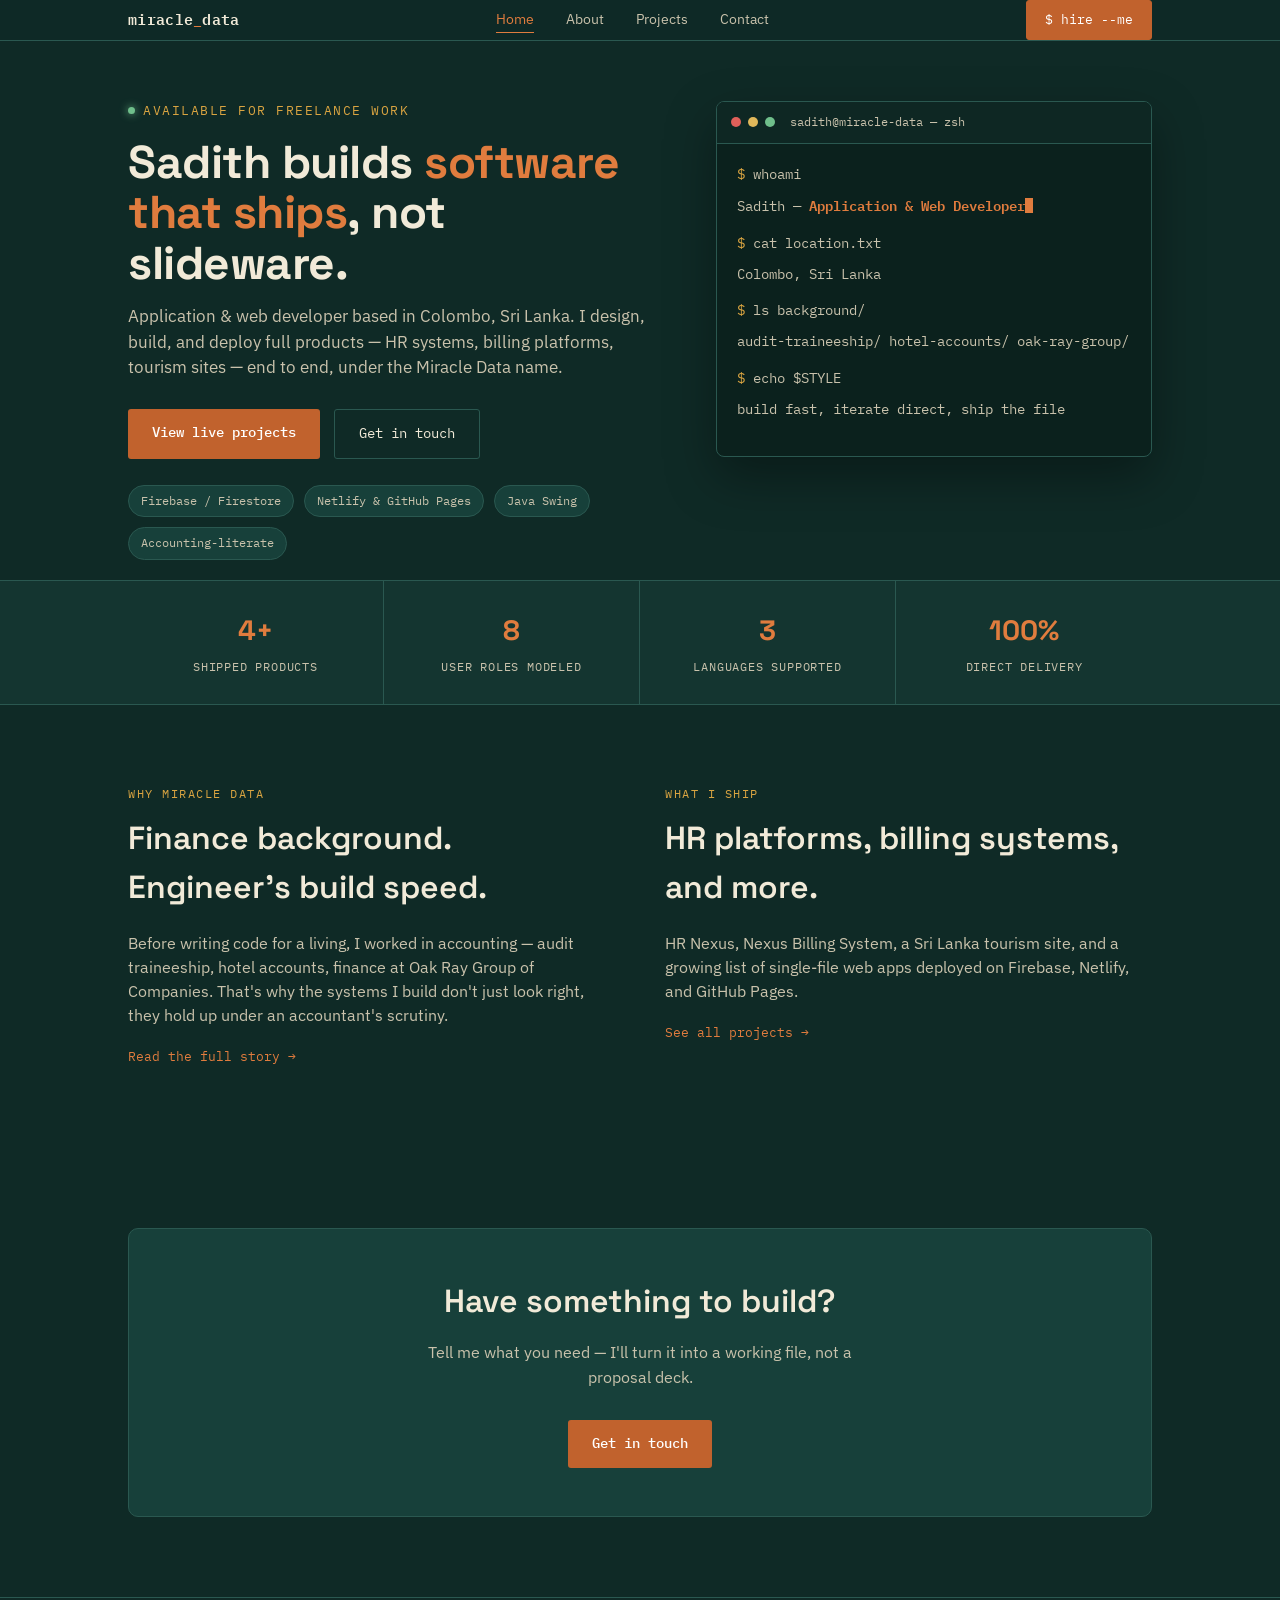
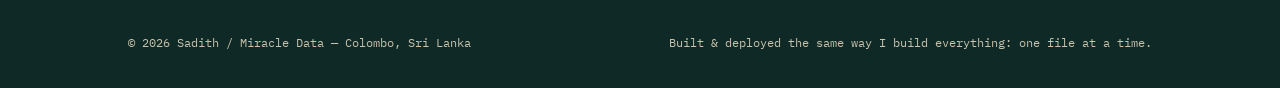
==== index.html @ 5a54d40b "Add files via upload" ====
<!DOCTYPE html>
<html lang="en">
<head>
<meta charset="UTF-8">
<meta name="viewport" content="width=device-width, initial-scale=1.0">
<title>Sadith — Application &amp; Web Developer | Miracle Data</title>
<link rel="preconnect" href="https://fonts.googleapis.com">
<link href="https://fonts.googleapis.com/css2?family=Space+Grotesk:wght@400;500;600;700&family=IBM+Plex+Sans:wght@400;500;600&family=IBM+Plex+Mono:wght@400;500;600&display=swap" rel="stylesheet">
<link rel="stylesheet" href="style.css">
</head>
<body>

<header>
  <nav class="wrap">
    <a href="index.html" class="logo">miracle<span>_</span>data</a>
    <ul>
      <li><a href="index.html" class="active">Home</a></li>
      <li><a href="about.html">About</a></li>
      <li><a href="projects.html">Projects</a></li>
      <li><a href="contact.html">Contact</a></li>
    </ul>
    <a href="contact.html" class="nav-cta">$ hire --me</a>
  </nav>
</header>

<section class="page-hero">
  <div class="wrap hero-grid">
    <div>
      <div class="eyebrow">Available for freelance work</div>
      <h1>Sadith builds <span class="accent">software that ships</span>, not slideware.</h1>
      <p class="hero-sub">Application &amp; web developer based in Colombo, Sri Lanka. I design, build, and deploy full products — HR systems, billing platforms, tourism sites — end to end, under the Miracle Data name.</p>
      <div class="hero-actions">
        <a href="projects.html" class="btn-primary">View live projects</a>
        <a href="contact.html" class="btn-ghost">Get in touch</a>
      </div>
      <div class="quicktags" style="margin-top:26px;">
        <span class="tag">Firebase / Firestore</span>
        <span class="tag">Netlify &amp; GitHub Pages</span>
        <span class="tag">Java Swing</span>
        <span class="tag">Accounting-literate</span>
      </div>
    </div>

    <div class="terminal">
      <div class="term-bar">
        <div class="dot r"></div><div class="dot y"></div><div class="dot g"></div>
        <div class="term-title">sadith@miracle-data — zsh</div>
      </div>
      <div class="term-body">
        <div class="term-line"><span class="p">$</span> whoami</div>
        <div class="term-line out">Sadith — <span id="typed-role"></span><span class="caret"></span></div>
        <div class="term-line" style="margin-top:16px;"><span class="p">$</span> cat location.txt</div>
        <div class="term-line out">Colombo, Sri Lanka</div>
        <div class="term-line" style="margin-top:16px;"><span class="p">$</span> ls background/</div>
        <div class="term-line out">audit-traineeship/  hotel-accounts/  oak-ray-group/</div>
        <div class="term-line" style="margin-top:16px;"><span class="p">$</span> echo $STYLE</div>
        <div class="term-line out">build fast, iterate direct, ship the file</div>
      </div>
    </div>
  </div>
</section>

<div class="stats">
  <div class="wrap stats-grid">
    <div class="stat"><div class="num">4+</div><div class="label">Shipped Products</div></div>
    <div class="stat"><div class="num">8</div><div class="label">User Roles Modeled</div></div>
    <div class="stat"><div class="num">3</div><div class="label">Languages Supported</div></div>
    <div class="stat"><div class="num">100%</div><div class="label">Direct Delivery</div></div>
  </div>
</div>

<section>
  <div class="wrap about-grid">
    <div>
      <div class="section-eyebrow">Why Miracle Data</div>
      <h2 style="margin-bottom:18px;">Finance background. Engineer's build speed.</h2>
      <p>Before writing code for a living, I worked in accounting — audit traineeship, hotel accounts, finance at Oak Ray Group of Companies. That's why the systems I build don't just look right, they hold up under an accountant's scrutiny.</p>
      <a href="about.html" class="project-link">Read the full story →</a>
    </div>
    <div>
      <div class="section-eyebrow">What I ship</div>
      <h2 style="margin-bottom:18px;">HR platforms, billing systems, and more.</h2>
      <p>HR Nexus, Nexus Billing System, a Sri Lanka tourism site, and a growing list of single-file web apps deployed on Firebase, Netlify, and GitHub Pages.</p>
      <a href="projects.html" class="project-link">See all projects →</a>
    </div>
  </div>
</section>

<section>
  <div class="wrap">
    <div class="contact-box">
      <h2>Have something to build?</h2>
      <p>Tell me what you need — I'll turn it into a working file, not a proposal deck.</p>
      <div class="contact-actions">
        <a href="contact.html" class="btn-primary">Get in touch</a>
      </div>
    </div>
  </div>
</section>

<footer>
  <div class="wrap footer-row">
    <p>© 2026 Sadith / Miracle Data — Colombo, Sri Lanka</p>
    <p>Built &amp; deployed the same way I build everything: one file at a time.</p>
  </div>
</footer>

<script>
  const roles = ["Application & Web Developer", "Firebase / Netlify Builder", "Java Desktop Developer", "Ex-Auditor, Now Engineer"];
  const el = document.getElementById('typed-role');
  let ri = 0, ci = 0, deleting = false;

  function tick(){
    const word = roles[ri];
    if(!deleting){
      el.textContent = word.slice(0, ++ci);
      if(ci === word.length){ deleting = true; setTimeout(tick, 1400); return; }
    } else {
      el.textContent = word.slice(0, --ci);
      if(ci === 0){ deleting = false; ri = (ri+1) % roles.length; }
    }
    setTimeout(tick, deleting ? 40 : 65);
  }
  tick();
</script>

</body>
</html>
---- style.css ----
:root{
  --bg: #0F2A26;
  --bg-alt: #143530;
  --card: #17403A;
  --line: #2A5850;
  --cream: #F1EAD8;
  --cream-dim: #C9C2AC;
  --copper: #C1622D;
  --copper-bright: #E07C3E;
  --gold: #D9A441;
  --ok: #6FBF8B;

  --display: 'Space Grotesk', sans-serif;
  --body: 'IBM Plex Sans', sans-serif;
  --mono: 'IBM Plex Mono', monospace;
}

*{ margin:0; padding:0; box-sizing:border-box; }
html{ scroll-behavior:smooth; }
body{
  background: var(--bg);
  color: var(--cream);
  font-family: var(--body);
  line-height:1.55;
  -webkit-font-smoothing:antialiased;
}
@media (prefers-reduced-motion: reduce){
  *{ animation-duration:0.01ms !important; animation-iteration-count:1 !important; transition-duration:0.01ms !important; scroll-behavior:auto !important; }
}

a{ color:inherit; }
.wrap{ max-width:1080px; margin:0 auto; padding:0 28px; }

/* NAV */
header{
  position:sticky; top:0; z-index:50;
  background:rgba(15,42,38,0.92);
  backdrop-filter: blur(8px);
  border-bottom:1px solid var(--line);
}
nav{ display:flex; align-items:center; justify-content:space-between; padding:18px 0; }
.logo{ font-family:var(--mono); font-weight:600; font-size:15px; letter-spacing:0.3px; text-decoration:none; }
.logo span{ color:var(--copper-bright); }
nav ul{ list-style:none; display:flex; gap:32px; font-size:14px; }
nav ul li a{ text-decoration:none; color:var(--cream-dim); transition:color 0.2s; padding-bottom:4px; border-bottom:1px solid transparent; }
nav ul li a:hover{ color:var(--cream); }
nav ul li a.active{ color:var(--copper-bright); border-bottom:1px solid var(--copper-bright); }
.nav-cta{
  font-family:var(--mono); font-size:13px; padding:9px 18px;
  background:var(--copper); color:#fff; border-radius:3px;
  text-decoration:none; border:1px solid var(--copper);
  transition:background 0.2s, transform 0.15s;
}
.nav-cta:hover{ background:var(--copper-bright); transform:translateY(-1px); }

/* PAGE HERO (used on inner pages) */
.page-hero{ padding:60px 0 20px; }
.eyebrow{
  font-family:var(--mono); font-size:12.5px; color:var(--gold);
  letter-spacing:1.5px; text-transform:uppercase; margin-bottom:16px;
  display:flex; align-items:center; gap:8px;
}
.eyebrow::before{ content:''; width:7px; height:7px; border-radius:50%; background:var(--ok); box-shadow:0 0 8px var(--ok); }

h1{
  font-family:var(--display); font-size:46px; font-weight:700;
  line-height:1.1; letter-spacing:-0.5px; margin-bottom:16px;
}
h1 .accent{ color:var(--copper-bright); }
.hero-sub{ font-size:16.5px; color:var(--cream-dim); max-width:520px; margin-bottom:28px; }

.btn-primary{
  font-family:var(--mono); font-size:14px; font-weight:500; padding:13px 24px;
  background:var(--copper); color:#fff; border-radius:3px; text-decoration:none;
  transition:background 0.2s, transform 0.15s; display:inline-block;
}
.btn-primary:hover{ background:var(--copper-bright); transform:translateY(-1px); }
.btn-ghost{
  font-family:var(--mono); font-size:14px; padding:13px 24px;
  border:1px solid var(--line); color:var(--cream); border-radius:3px; text-decoration:none;
  transition:border-color 0.2s; display:inline-block;
}
.btn-ghost:hover{ border-color:var(--copper-bright); }
.hero-actions{ display:flex; gap:14px; flex-wrap:wrap; margin-bottom:10px; }

.quicktags{ display:flex; gap:10px; flex-wrap:wrap; }
.tag{
  font-family:var(--mono); font-size:12px; padding:6px 12px;
  background:var(--card); border:1px solid var(--line); border-radius:20px; color:var(--cream-dim);
}

/* TERMINAL CARD */
.terminal{
  background:#0B211D; border:1px solid var(--line); border-radius:8px;
  overflow:hidden; box-shadow:0 20px 50px rgba(0,0,0,0.35);
}
.term-bar{
  display:flex; align-items:center; gap:7px; padding:11px 14px;
  background:#0E2723; border-bottom:1px solid var(--line);
}
.dot{ width:10px; height:10px; border-radius:50%; }
.dot.r{ background:#E0605A; } .dot.y{ background:#E0B85A; } .dot.g{ background:#6FBF8B; }
.term-title{ margin-left:8px; font-family:var(--mono); font-size:12px; color:var(--cream-dim); }
.term-body{ padding:20px 20px 26px; font-family:var(--mono); font-size:13.5px; min-height:210px; }
.term-line{ margin-bottom:10px; color:var(--cream-dim); }
.term-line .p{ color:var(--gold); }
.term-line .out{ color:var(--cream); }
.caret{ display:inline-block; width:8px; height:15px; background:var(--copper-bright); vertical-align:-2px; animation:blink 1s step-end infinite; }
@keyframes blink{ 50%{ opacity:0; } }
#typed-role{ color:var(--copper-bright); font-weight:600; }

.hero-grid{ display:grid; grid-template-columns:1.1fr 0.9fr; gap:56px; align-items:start; }

/* STATS STRIP */
.stats{ border-top:1px solid var(--line); border-bottom:1px solid var(--line); background:var(--bg-alt); }
.stats-grid{ display:grid; grid-template-columns:repeat(4,1fr); }
.stat{ padding:28px 20px; text-align:center; border-right:1px solid var(--line); }
.stat:last-child{ border-right:none; }
.stat .num{ font-family:var(--display); font-size:28px; font-weight:700; color:var(--copper-bright); }
.stat .label{ font-family:var(--mono); font-size:11.5px; color:var(--cream-dim); text-transform:uppercase; letter-spacing:0.8px; margin-top:6px; }

section{ padding:80px 0; }
.section-head{ margin-bottom:44px; }
.section-eyebrow{ font-family:var(--mono); font-size:12px; color:var(--gold); text-transform:uppercase; letter-spacing:1.5px; margin-bottom:10px; }
h2{ font-family:var(--display); font-size:32px; font-weight:600; }

/* ABOUT */
.about-grid{ display:grid; grid-template-columns:1fr 1fr; gap:50px; }
.about-grid p{ color:var(--cream-dim); margin-bottom:16px; font-size:15.5px; }
.stack-list{ list-style:none; }
.stack-list li{
  font-family:var(--mono); font-size:13.5px; padding:10px 0;
  border-bottom:1px solid var(--line); display:flex; justify-content:space-between; color:var(--cream-dim);
}
.stack-list li span:last-child{ color:var(--cream); }

.timeline{ list-style:none; margin-top:10px; }
.timeline li{ padding:16px 0; border-bottom:1px solid var(--line); display:grid; grid-template-columns:120px 1fr; gap:18px; }
.timeline li .t-when{ font-family:var(--mono); font-size:12px; color:var(--gold); }
.timeline li .t-what{ color:var(--cream-dim); font-size:14.5px; }
.timeline li .t-what b{ color:var(--cream); font-weight:600; }

/* PROJECTS */
.projects-grid{ display:grid; grid-template-columns:1fr 1fr; gap:22px; }
.project-card{
  background:var(--card); border:1px solid var(--line); border-radius:8px; padding:26px;
  transition:transform 0.2s, border-color 0.2s;
}
.project-card:hover{ transform:translateY(-3px); border-color:var(--copper); }
.project-top{ display:flex; justify-content:space-between; align-items:flex-start; margin-bottom:14px; }
.project-title{ font-family:var(--display); font-size:19px; font-weight:600; }
.project-status{ font-family:var(--mono); font-size:10.5px; padding:3px 9px; border-radius:12px; text-transform:uppercase; letter-spacing:0.5px; white-space:nowrap; }
.status-live{ background:rgba(111,191,139,0.15); color:var(--ok); border:1px solid rgba(111,191,139,0.4); }
.status-active{ background:rgba(217,164,65,0.15); color:var(--gold); border:1px solid rgba(217,164,65,0.4); }
.project-desc{ color:var(--cream-dim); font-size:14px; margin-bottom:16px; }
.project-tags{ display:flex; gap:7px; flex-wrap:wrap; margin-bottom:16px; }
.ptag{ font-family:var(--mono); font-size:11px; color:var(--gold); background:rgba(217,164,65,0.08); padding:3px 9px; border-radius:3px; }
.project-link{ font-family:var(--mono); font-size:12.5px; color:var(--copper-bright); text-decoration:none; }
.project-link:hover{ text-decoration:underline; }

/* COMMIT LOG - SIGNATURE ELEMENT */
.log-section{ background:var(--bg-alt); border-top:1px solid var(--line); border-bottom:1px solid var(--line); }
.log{ font-family:var(--mono); font-size:13px; }
.log-entry{ display:grid; grid-template-columns:90px 130px 1fr; gap:18px; padding:14px 0; border-bottom:1px solid var(--line); align-items:baseline; }
.log-entry:last-child{ border-bottom:none; }
.log-hash{ color:var(--copper-bright); }
.log-date{ color:var(--cream-dim); font-size:12px; }
.log-msg{ color:var(--cream); }
.log-msg .repo{ color:var(--gold); }

/* CONTACT */
.contact-box{
  background:var(--card); border:1px solid var(--line); border-radius:10px;
  padding:48px; text-align:center;
}
.contact-box h2{ margin-bottom:14px; }
.contact-box p{ color:var(--cream-dim); max-width:440px; margin:0 auto 30px; }
.contact-actions{ display:flex; gap:14px; justify-content:center; flex-wrap:wrap; }

.contact-grid{ display:grid; grid-template-columns:1fr 1fr; gap:40px; }
.contact-card{ background:var(--card); border:1px solid var(--line); border-radius:8px; padding:28px; }
.contact-card .clabel{ font-family:var(--mono); font-size:11.5px; color:var(--gold); text-transform:uppercase; letter-spacing:1px; margin-bottom:8px; }
.contact-card .cvalue{ font-family:var(--display); font-size:18px; font-weight:600; }
.contact-card p{ color:var(--cream-dim); font-size:13.5px; margin-top:6px; }
.contact-card a{ text-decoration:none; }
.contact-card a:hover .cvalue{ color:var(--copper-bright); }
.contact-card + .contact-card{ margin-top:0; }
.contact-list{ display:flex; flex-direction:column; gap:16px; }

footer{ padding:36px 0; border-top:1px solid var(--line); }
.footer-row{ display:flex; justify-content:space-between; align-items:center; flex-wrap:wrap; gap:14px; }
.footer-row p{ font-family:var(--mono); font-size:12px; color:var(--cream-dim); }

@media (max-width: 860px){
  .hero-grid{ grid-template-columns:1fr; }
  .about-grid{ grid-template-columns:1fr; }
  .projects-grid{ grid-template-columns:1fr; }
  .contact-grid{ grid-template-columns:1fr; }
  .stats-grid{ grid-template-columns:1fr 1fr; }
  .stat{ border-bottom:1px solid var(--line); }
  nav ul{ display:none; }
  h1{ font-size:34px; }
  .log-entry{ grid-template-columns:1fr; gap:4px; }
  .timeline li{ grid-template-columns:1fr; gap:4px; }
}
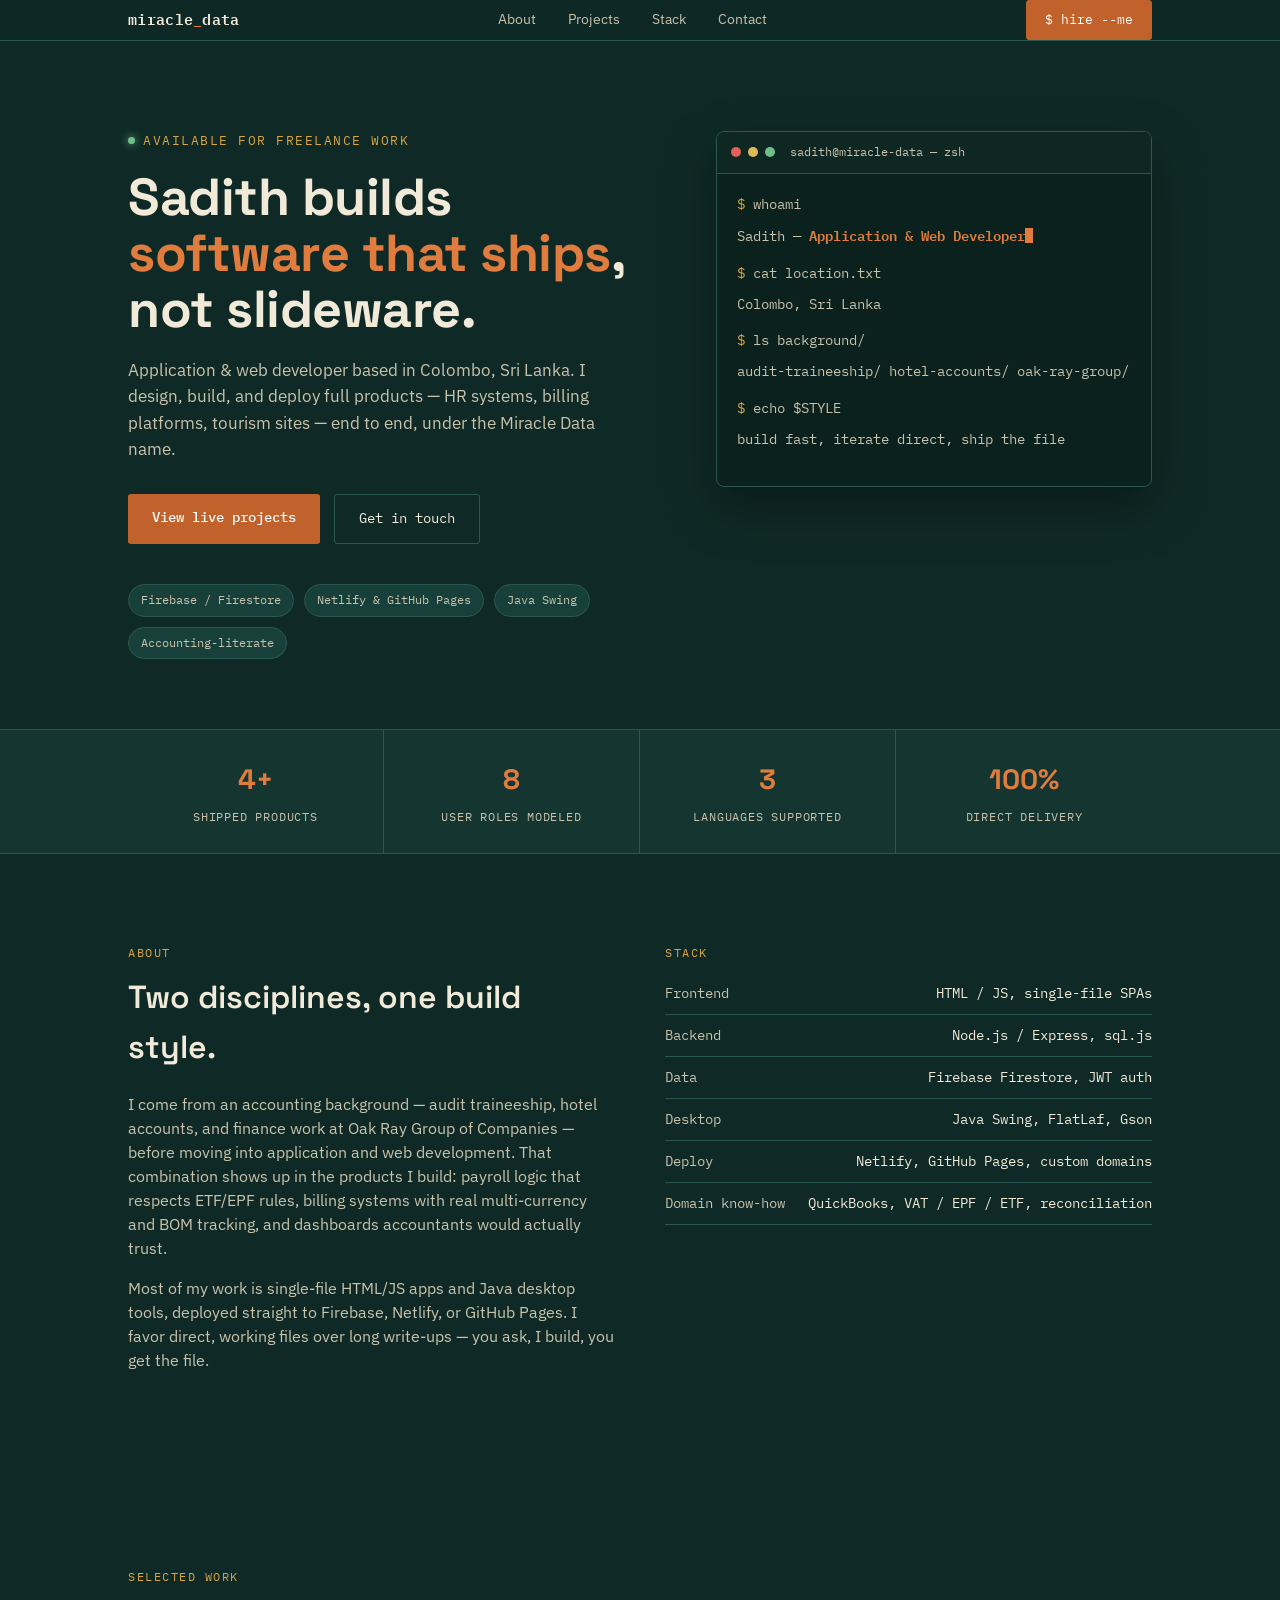
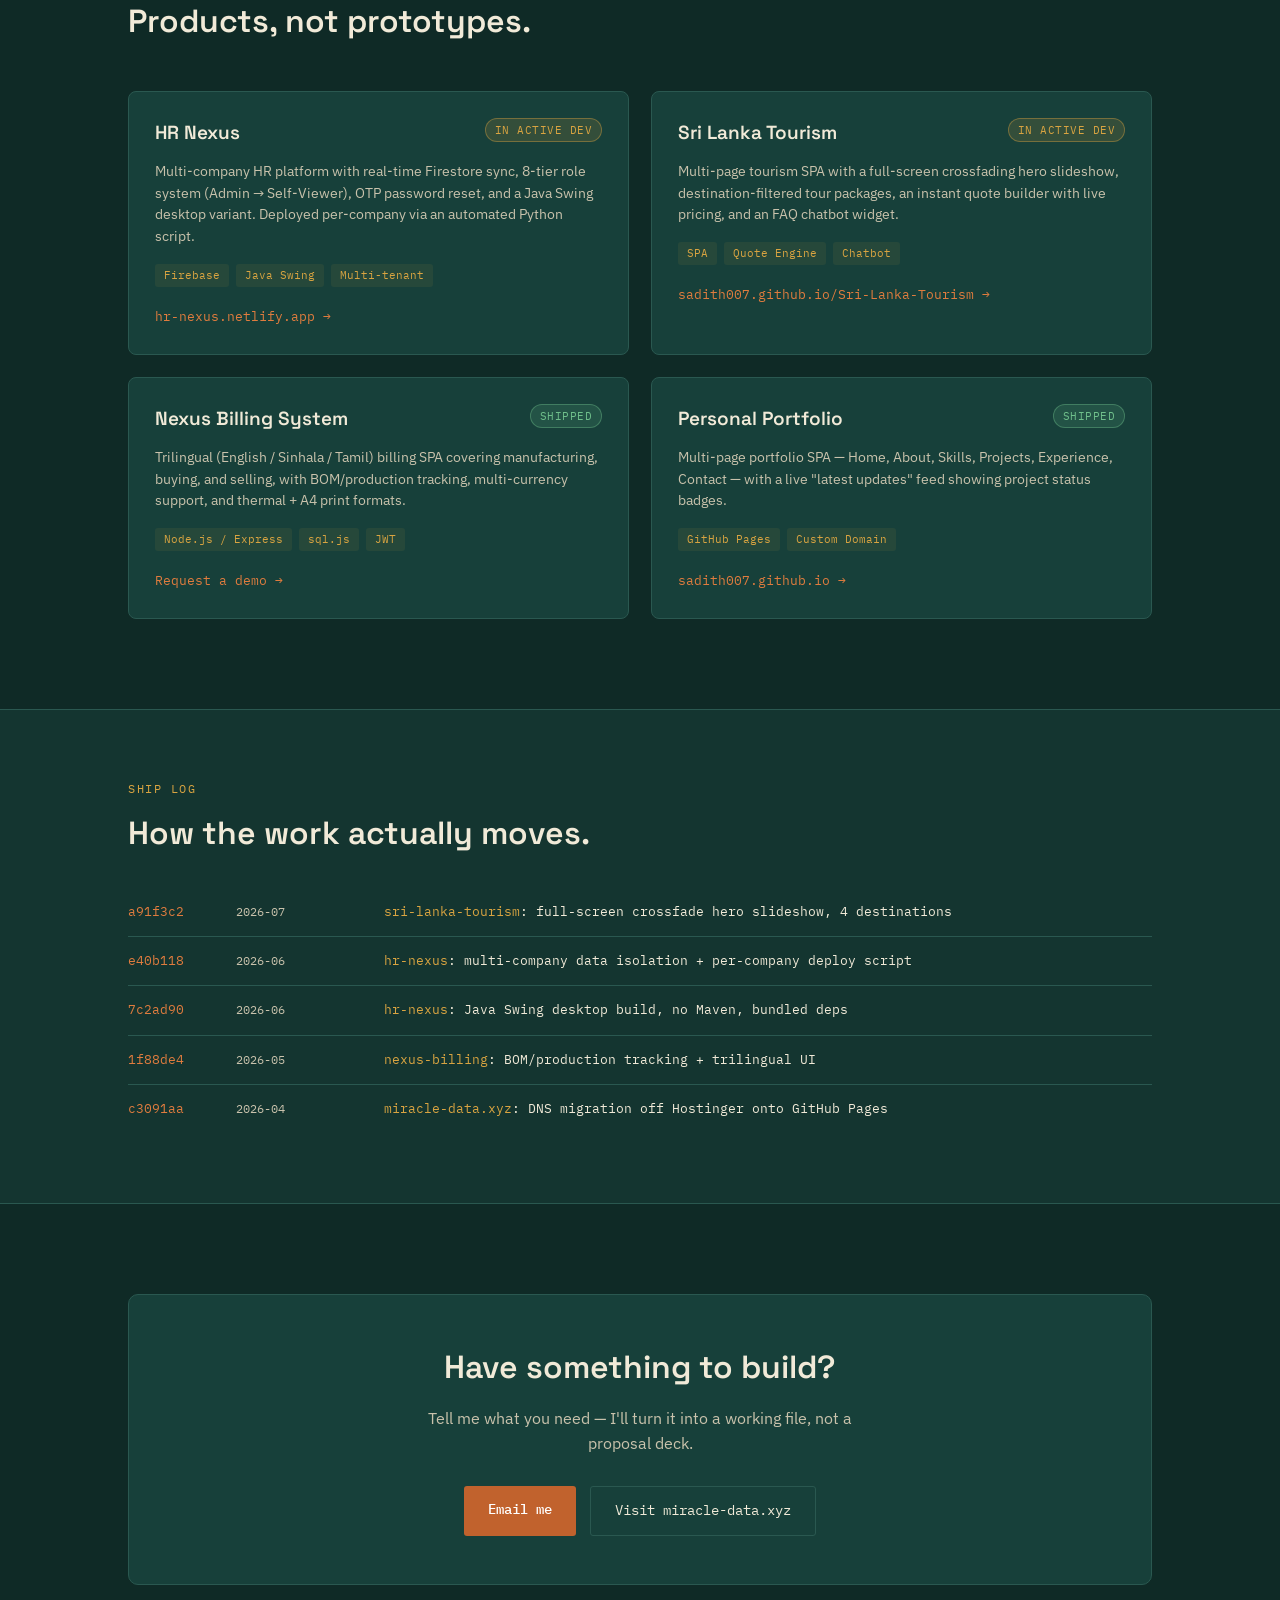
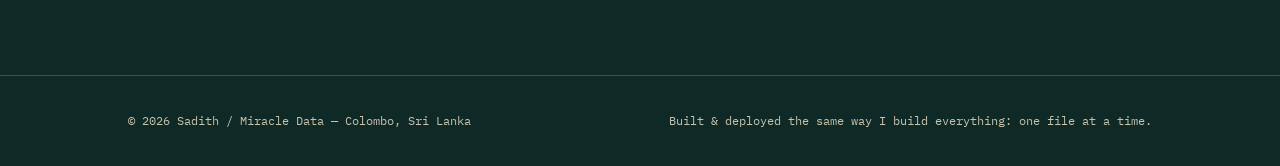
==== commit c63248c9: "Refactor index.html for improved layout and styles Updated index.html to enhance styling and navigat" ====
--- a/index.html
+++ b/index.html
@@ -6,34 +6,220 @@
 <title>Sadith — Application &amp; Web Developer | Miracle Data</title>
 <link rel="preconnect" href="https://fonts.googleapis.com">
 <link href="https://fonts.googleapis.com/css2?family=Space+Grotesk:wght@400;500;600;700&family=IBM+Plex+Sans:wght@400;500;600&family=IBM+Plex+Mono:wght@400;500;600&display=swap" rel="stylesheet">
-<link rel="stylesheet" href="style.css">
+<style>
+  :root{
+    --bg: #0F2A26;
+    --bg-alt: #143530;
+    --card: #17403A;
+    --line: #2A5850;
+    --cream: #F1EAD8;
+    --cream-dim: #C9C2AC;
+    --copper: #C1622D;
+    --copper-bright: #E07C3E;
+    --gold: #D9A441;
+    --ok: #6FBF8B;
+
+    --display: 'Space Grotesk', sans-serif;
+    --body: 'IBM Plex Sans', sans-serif;
+    --mono: 'IBM Plex Mono', monospace;
+  }
+
+  *{ margin:0; padding:0; box-sizing:border-box; }
+  html{ scroll-behavior:smooth; }
+  body{
+    background: var(--bg);
+    color: var(--cream);
+    font-family: var(--body);
+    line-height:1.55;
+    -webkit-font-smoothing:antialiased;
+  }
+  @media (prefers-reduced-motion: reduce){
+    *{ animation-duration:0.01ms !important; animation-iteration-count:1 !important; transition-duration:0.01ms !important; scroll-behavior:auto !important; }
+  }
+
+  a{ color:inherit; }
+  .wrap{ max-width:1080px; margin:0 auto; padding:0 28px; }
+
+  /* NAV */
+  header{
+    position:sticky; top:0; z-index:50;
+    background:rgba(15,42,38,0.88);
+    backdrop-filter: blur(8px);
+    border-bottom:1px solid var(--line);
+  }
+  nav{ display:flex; align-items:center; justify-content:space-between; padding:18px 0; }
+  .logo{ font-family:var(--mono); font-weight:600; font-size:15px; letter-spacing:0.3px; }
+  .logo span{ color:var(--copper-bright); }
+  nav ul{ list-style:none; display:flex; gap:32px; font-size:14px; }
+  nav ul li a{ text-decoration:none; color:var(--cream-dim); transition:color 0.2s; }
+  nav ul li a:hover{ color:var(--cream); }
+  .nav-cta{
+    font-family:var(--mono); font-size:13px; padding:9px 18px;
+    background:var(--copper); color:#fff; border-radius:3px;
+    text-decoration:none; border:1px solid var(--copper);
+    transition:background 0.2s, transform 0.15s;
+  }
+  .nav-cta:hover{ background:var(--copper-bright); transform:translateY(-1px); }
+  .menu-toggle{ display:none; }
+
+  /* HERO / TERMINAL */
+  .hero{ padding:90px 0 70px; }
+  .hero-grid{ display:grid; grid-template-columns:1.1fr 0.9fr; gap:56px; align-items:start; }
+  .eyebrow{
+    font-family:var(--mono); font-size:12.5px; color:var(--gold);
+    letter-spacing:1.5px; text-transform:uppercase; margin-bottom:18px;
+    display:flex; align-items:center; gap:8px;
+  }
+  .eyebrow::before{ content:''; width:7px; height:7px; border-radius:50%; background:var(--ok); box-shadow:0 0 8px var(--ok); }
+
+  h1{
+    font-family:var(--display); font-size:52px; font-weight:700;
+    line-height:1.08; letter-spacing:-0.5px; margin-bottom:20px;
+  }
+  h1 .accent{ color:var(--copper-bright); }
+  .hero-sub{ font-size:17px; color:var(--cream-dim); max-width:480px; margin-bottom:32px; }
+  .hero-actions{ display:flex; gap:14px; flex-wrap:wrap; margin-bottom:40px; }
+  .btn-primary{
+    font-family:var(--mono); font-size:14px; font-weight:500; padding:13px 24px;
+    background:var(--copper); color:#fff; border-radius:3px; text-decoration:none;
+    transition:background 0.2s, transform 0.15s;
+  }
+  .btn-primary:hover{ background:var(--copper-bright); transform:translateY(-1px); }
+  .btn-ghost{
+    font-family:var(--mono); font-size:14px; padding:13px 24px;
+    border:1px solid var(--line); color:var(--cream); border-radius:3px; text-decoration:none;
+    transition:border-color 0.2s;
+  }
+  .btn-ghost:hover{ border-color:var(--copper-bright); }
+
+  .quicktags{ display:flex; gap:10px; flex-wrap:wrap; }
+  .tag{
+    font-family:var(--mono); font-size:12px; padding:6px 12px;
+    background:var(--card); border:1px solid var(--line); border-radius:20px; color:var(--cream-dim);
+  }
+
+  /* TERMINAL CARD */
+  .terminal{
+    background:#0B211D; border:1px solid var(--line); border-radius:8px;
+    overflow:hidden; box-shadow:0 20px 50px rgba(0,0,0,0.35);
+  }
+  .term-bar{
+    display:flex; align-items:center; gap:7px; padding:11px 14px;
+    background:#0E2723; border-bottom:1px solid var(--line);
+  }
+  .dot{ width:10px; height:10px; border-radius:50%; }
+  .dot.r{ background:#E0605A; } .dot.y{ background:#E0B85A; } .dot.g{ background:#6FBF8B; }
+  .term-title{ margin-left:8px; font-family:var(--mono); font-size:12px; color:var(--cream-dim); }
+  .term-body{ padding:20px 20px 26px; font-family:var(--mono); font-size:13.5px; min-height:230px; }
+  .term-line{ margin-bottom:10px; color:var(--cream-dim); }
+  .term-line .p{ color:var(--gold); }
+  .term-line .out{ color:var(--cream); }
+  .caret{ display:inline-block; width:8px; height:15px; background:var(--copper-bright); vertical-align:-2px; animation:blink 1s step-end infinite; }
+  @keyframes blink{ 50%{ opacity:0; } }
+  #typed-role{ color:var(--copper-bright); font-weight:600; }
+
+  /* STATS STRIP */
+  .stats{ border-top:1px solid var(--line); border-bottom:1px solid var(--line); background:var(--bg-alt); }
+  .stats-grid{ display:grid; grid-template-columns:repeat(4,1fr); }
+  .stat{ padding:28px 20px; text-align:center; border-right:1px solid var(--line); }
+  .stat:last-child{ border-right:none; }
+  .stat .num{ font-family:var(--display); font-size:28px; font-weight:700; color:var(--copper-bright); }
+  .stat .label{ font-family:var(--mono); font-size:11.5px; color:var(--cream-dim); text-transform:uppercase; letter-spacing:0.8px; margin-top:6px; }
+
+  section{ padding:90px 0; }
+  .section-head{ margin-bottom:44px; }
+  .section-eyebrow{ font-family:var(--mono); font-size:12px; color:var(--gold); text-transform:uppercase; letter-spacing:1.5px; margin-bottom:10px; }
+  h2{ font-family:var(--display); font-size:32px; font-weight:600; }
+
+  /* ABOUT */
+  .about-grid{ display:grid; grid-template-columns:1fr 1fr; gap:50px; }
+  .about-grid p{ color:var(--cream-dim); margin-bottom:16px; font-size:15.5px; }
+  .stack-list{ list-style:none; }
+  .stack-list li{
+    font-family:var(--mono); font-size:13.5px; padding:10px 0;
+    border-bottom:1px solid var(--line); display:flex; justify-content:space-between; color:var(--cream-dim);
+  }
+  .stack-list li span:last-child{ color:var(--cream); }
+
+  /* PROJECTS */
+  .projects-grid{ display:grid; grid-template-columns:1fr 1fr; gap:22px; }
+  .project-card{
+    background:var(--card); border:1px solid var(--line); border-radius:8px; padding:26px;
+    transition:transform 0.2s, border-color 0.2s;
+  }
+  .project-card:hover{ transform:translateY(-3px); border-color:var(--copper); }
+  .project-top{ display:flex; justify-content:space-between; align-items:flex-start; margin-bottom:14px; }
+  .project-title{ font-family:var(--display); font-size:19px; font-weight:600; }
+  .project-status{ font-family:var(--mono); font-size:10.5px; padding:3px 9px; border-radius:12px; text-transform:uppercase; letter-spacing:0.5px; }
+  .status-live{ background:rgba(111,191,139,0.15); color:var(--ok); border:1px solid rgba(111,191,139,0.4); }
+  .status-active{ background:rgba(217,164,65,0.15); color:var(--gold); border:1px solid rgba(217,164,65,0.4); }
+  .project-desc{ color:var(--cream-dim); font-size:14px; margin-bottom:16px; }
+  .project-tags{ display:flex; gap:7px; flex-wrap:wrap; margin-bottom:16px; }
+  .ptag{ font-family:var(--mono); font-size:11px; color:var(--gold); background:rgba(217,164,65,0.08); padding:3px 9px; border-radius:3px; }
+  .project-link{ font-family:var(--mono); font-size:12.5px; color:var(--copper-bright); text-decoration:none; }
+  .project-link:hover{ text-decoration:underline; }
+
+  /* COMMIT LOG - SIGNATURE ELEMENT */
+  .log-section{ background:var(--bg-alt); border-top:1px solid var(--line); border-bottom:1px solid var(--line); }
+  .log{ font-family:var(--mono); font-size:13px; }
+  .log-entry{ display:grid; grid-template-columns:90px 130px 1fr; gap:18px; padding:14px 0; border-bottom:1px solid var(--line); align-items:baseline; }
+  .log-entry:last-child{ border-bottom:none; }
+  .log-hash{ color:var(--copper-bright); }
+  .log-date{ color:var(--cream-dim); font-size:12px; }
+  .log-msg{ color:var(--cream); }
+  .log-msg .repo{ color:var(--gold); }
+
+  /* CONTACT */
+  .contact-box{
+    background:var(--card); border:1px solid var(--line); border-radius:10px;
+    padding:48px; text-align:center;
+  }
+  .contact-box h2{ margin-bottom:14px; }
+  .contact-box p{ color:var(--cream-dim); max-width:440px; margin:0 auto 30px; }
+  .contact-actions{ display:flex; gap:14px; justify-content:center; flex-wrap:wrap; }
+
+  footer{ padding:36px 0; border-top:1px solid var(--line); }
+  .footer-row{ display:flex; justify-content:space-between; align-items:center; flex-wrap:wrap; gap:14px; }
+  .footer-row p{ font-family:var(--mono); font-size:12px; color:var(--cream-dim); }
+
+  @media (max-width: 860px){
+    .hero-grid{ grid-template-columns:1fr; }
+    .about-grid{ grid-template-columns:1fr; }
+    .projects-grid{ grid-template-columns:1fr; }
+    .stats-grid{ grid-template-columns:1fr 1fr; }
+    .stat{ border-bottom:1px solid var(--line); }
+    nav ul{ display:none; }
+    h1{ font-size:38px; }
+    .log-entry{ grid-template-columns:1fr; gap:4px; }
+  }
+</style>
 </head>
 <body>
 
 <header>
   <nav class="wrap">
-    <a href="index.html" class="logo">miracle<span>_</span>data</a>
+    <div class="logo">miracle<span>_</span>data</div>
     <ul>
-      <li><a href="index.html" class="active">Home</a></li>
-      <li><a href="about.html">About</a></li>
-      <li><a href="projects.html">Projects</a></li>
-      <li><a href="contact.html">Contact</a></li>
+      <li><a href="#about">About</a></li>
+      <li><a href="#projects">Projects</a></li>
+      <li><a href="#stack">Stack</a></li>
+      <li><a href="#contact">Contact</a></li>
     </ul>
-    <a href="contact.html" class="nav-cta">$ hire --me</a>
+    <a href="#contact" class="nav-cta">$ hire --me</a>
   </nav>
 </header>
 
-<section class="page-hero">
+<section class="hero">
   <div class="wrap hero-grid">
     <div>
       <div class="eyebrow">Available for freelance work</div>
       <h1>Sadith builds <span class="accent">software that ships</span>, not slideware.</h1>
       <p class="hero-sub">Application &amp; web developer based in Colombo, Sri Lanka. I design, build, and deploy full products — HR systems, billing platforms, tourism sites — end to end, under the Miracle Data name.</p>
       <div class="hero-actions">
-        <a href="projects.html" class="btn-primary">View live projects</a>
-        <a href="contact.html" class="btn-ghost">Get in touch</a>
-      </div>
-      <div class="quicktags" style="margin-top:26px;">
+        <a href="#projects" class="btn-primary">View live projects</a>
+        <a href="#contact" class="btn-ghost">Get in touch</a>
+      </div>
+      <div class="quicktags">
         <span class="tag">Firebase / Firestore</span>
         <span class="tag">Netlify &amp; GitHub Pages</span>
         <span class="tag">Java Swing</span>
@@ -69,30 +255,127 @@
   </div>
 </div>
 
-<section>
+<section id="about">
   <div class="wrap about-grid">
     <div>
-      <div class="section-eyebrow">Why Miracle Data</div>
-      <h2 style="margin-bottom:18px;">Finance background. Engineer's build speed.</h2>
-      <p>Before writing code for a living, I worked in accounting — audit traineeship, hotel accounts, finance at Oak Ray Group of Companies. That's why the systems I build don't just look right, they hold up under an accountant's scrutiny.</p>
-      <a href="about.html" class="project-link">Read the full story →</a>
+      <div class="section-eyebrow">About</div>
+      <h2 style="margin-bottom:20px;">Two disciplines, one build style.</h2>
+      <p>I come from an accounting background — audit traineeship, hotel accounts, and finance work at Oak Ray Group of Companies — before moving into application and web development. That combination shows up in the products I build: payroll logic that respects ETF/EPF rules, billing systems with real multi-currency and BOM tracking, and dashboards accountants would actually trust.</p>
+      <p>Most of my work is single-file HTML/JS apps and Java desktop tools, deployed straight to Firebase, Netlify, or GitHub Pages. I favor direct, working files over long write-ups — you ask, I build, you get the file.</p>
     </div>
     <div>
-      <div class="section-eyebrow">What I ship</div>
-      <h2 style="margin-bottom:18px;">HR platforms, billing systems, and more.</h2>
-      <p>HR Nexus, Nexus Billing System, a Sri Lanka tourism site, and a growing list of single-file web apps deployed on Firebase, Netlify, and GitHub Pages.</p>
-      <a href="projects.html" class="project-link">See all projects →</a>
+      <div class="section-eyebrow">Stack</div>
+      <ul class="stack-list" id="stack">
+        <li><span>Frontend</span><span>HTML / JS, single-file SPAs</span></li>
+        <li><span>Backend</span><span>Node.js / Express, sql.js</span></li>
+        <li><span>Data</span><span>Firebase Firestore, JWT auth</span></li>
+        <li><span>Desktop</span><span>Java Swing, FlatLaf, Gson</span></li>
+        <li><span>Deploy</span><span>Netlify, GitHub Pages, custom domains</span></li>
+        <li><span>Domain know-how</span><span>QuickBooks, VAT / EPF / ETF, reconciliation</span></li>
+      </ul>
     </div>
   </div>
 </section>
 
-<section>
+<section id="projects">
+  <div class="wrap">
+    <div class="section-head">
+      <div class="section-eyebrow">Selected Work</div>
+      <h2>Products, not prototypes.</h2>
+    </div>
+    <div class="projects-grid">
+
+      <div class="project-card">
+        <div class="project-top">
+          <div class="project-title">HR Nexus</div>
+          <div class="project-status status-active">In Active Dev</div>
+        </div>
+        <p class="project-desc">Multi-company HR platform with real-time Firestore sync, 8-tier role system (Admin → Self-Viewer), OTP password reset, and a Java Swing desktop variant. Deployed per-company via an automated Python script.</p>
+        <div class="project-tags">
+          <span class="ptag">Firebase</span><span class="ptag">Java Swing</span><span class="ptag">Multi-tenant</span>
+        </div>
+        <a href="https://hr-nexus.netlify.app" class="project-link" target="_blank" rel="noopener">hr-nexus.netlify.app →</a>
+      </div>
+
+      <div class="project-card">
+        <div class="project-top">
+          <div class="project-title">Sri Lanka Tourism</div>
+          <div class="project-status status-active">In Active Dev</div>
+        </div>
+        <p class="project-desc">Multi-page tourism SPA with a full-screen crossfading hero slideshow, destination-filtered tour packages, an instant quote builder with live pricing, and an FAQ chatbot widget.</p>
+        <div class="project-tags">
+          <span class="ptag">SPA</span><span class="ptag">Quote Engine</span><span class="ptag">Chatbot</span>
+        </div>
+        <a href="https://sadith007.github.io/Sri-Lanka-Tourism" class="project-link" target="_blank" rel="noopener">sadith007.github.io/Sri-Lanka-Tourism →</a>
+      </div>
+
+      <div class="project-card">
+        <div class="project-top">
+          <div class="project-title">Nexus Billing System</div>
+          <div class="project-status status-live">Shipped</div>
+        </div>
+        <p class="project-desc">Trilingual (English / Sinhala / Tamil) billing SPA covering manufacturing, buying, and selling, with BOM/production tracking, multi-currency support, and thermal + A4 print formats.</p>
+        <div class="project-tags">
+          <span class="ptag">Node.js / Express</span><span class="ptag">sql.js</span><span class="ptag">JWT</span>
+        </div>
+        <a href="#contact" class="project-link">Request a demo →</a>
+      </div>
+
+      <div class="project-card">
+        <div class="project-top">
+          <div class="project-title">Personal Portfolio</div>
+          <div class="project-status status-live">Shipped</div>
+        </div>
+        <p class="project-desc">Multi-page portfolio SPA — Home, About, Skills, Projects, Experience, Contact — with a live "latest updates" feed showing project status badges.</p>
+        <div class="project-tags">
+          <span class="ptag">GitHub Pages</span><span class="ptag">Custom Domain</span>
+        </div>
+        <a href="https://sadith007.github.io" class="project-link" target="_blank" rel="noopener">sadith007.github.io →</a>
+      </div>
+
+    </div>
+  </div>
+</section>
+
+<div class="log-section">
+  <div class="wrap" style="padding:70px 28px;">
+    <div class="section-head" style="margin-bottom:30px;">
+      <div class="section-eyebrow">Ship Log</div>
+      <h2>How the work actually moves.</h2>
+    </div>
+    <div class="log">
+      <div class="log-entry">
+        <span class="log-hash">a91f3c2</span><span class="log-date">2026-07</span>
+        <span class="log-msg"><span class="repo">sri-lanka-tourism</span>: full-screen crossfade hero slideshow, 4 destinations</span>
+      </div>
+      <div class="log-entry">
+        <span class="log-hash">e40b118</span><span class="log-date">2026-06</span>
+        <span class="log-msg"><span class="repo">hr-nexus</span>: multi-company data isolation + per-company deploy script</span>
+      </div>
+      <div class="log-entry">
+        <span class="log-hash">7c2ad90</span><span class="log-date">2026-06</span>
+        <span class="log-msg"><span class="repo">hr-nexus</span>: Java Swing desktop build, no Maven, bundled deps</span>
+      </div>
+      <div class="log-entry">
+        <span class="log-hash">1f88de4</span><span class="log-date">2026-05</span>
+        <span class="log-msg"><span class="repo">nexus-billing</span>: BOM/production tracking + trilingual UI</span>
+      </div>
+      <div class="log-entry">
+        <span class="log-hash">c3091aa</span><span class="log-date">2026-04</span>
+        <span class="log-msg"><span class="repo">miracle-data.xyz</span>: DNS migration off Hostinger onto GitHub Pages</span>
+      </div>
+    </div>
+  </div>
+</div>
+
+<section id="contact">
   <div class="wrap">
     <div class="contact-box">
       <h2>Have something to build?</h2>
       <p>Tell me what you need — I'll turn it into a working file, not a proposal deck.</p>
       <div class="contact-actions">
-        <a href="contact.html" class="btn-primary">Get in touch</a>
+        <a href="mailto:hello@miracle-data.xyz" class="btn-primary">Email me</a>
+        <a href="https://miracle-data.xyz" class="btn-ghost" target="_blank" rel="noopener">Visit miracle-data.xyz</a>
       </div>
     </div>
   </div>
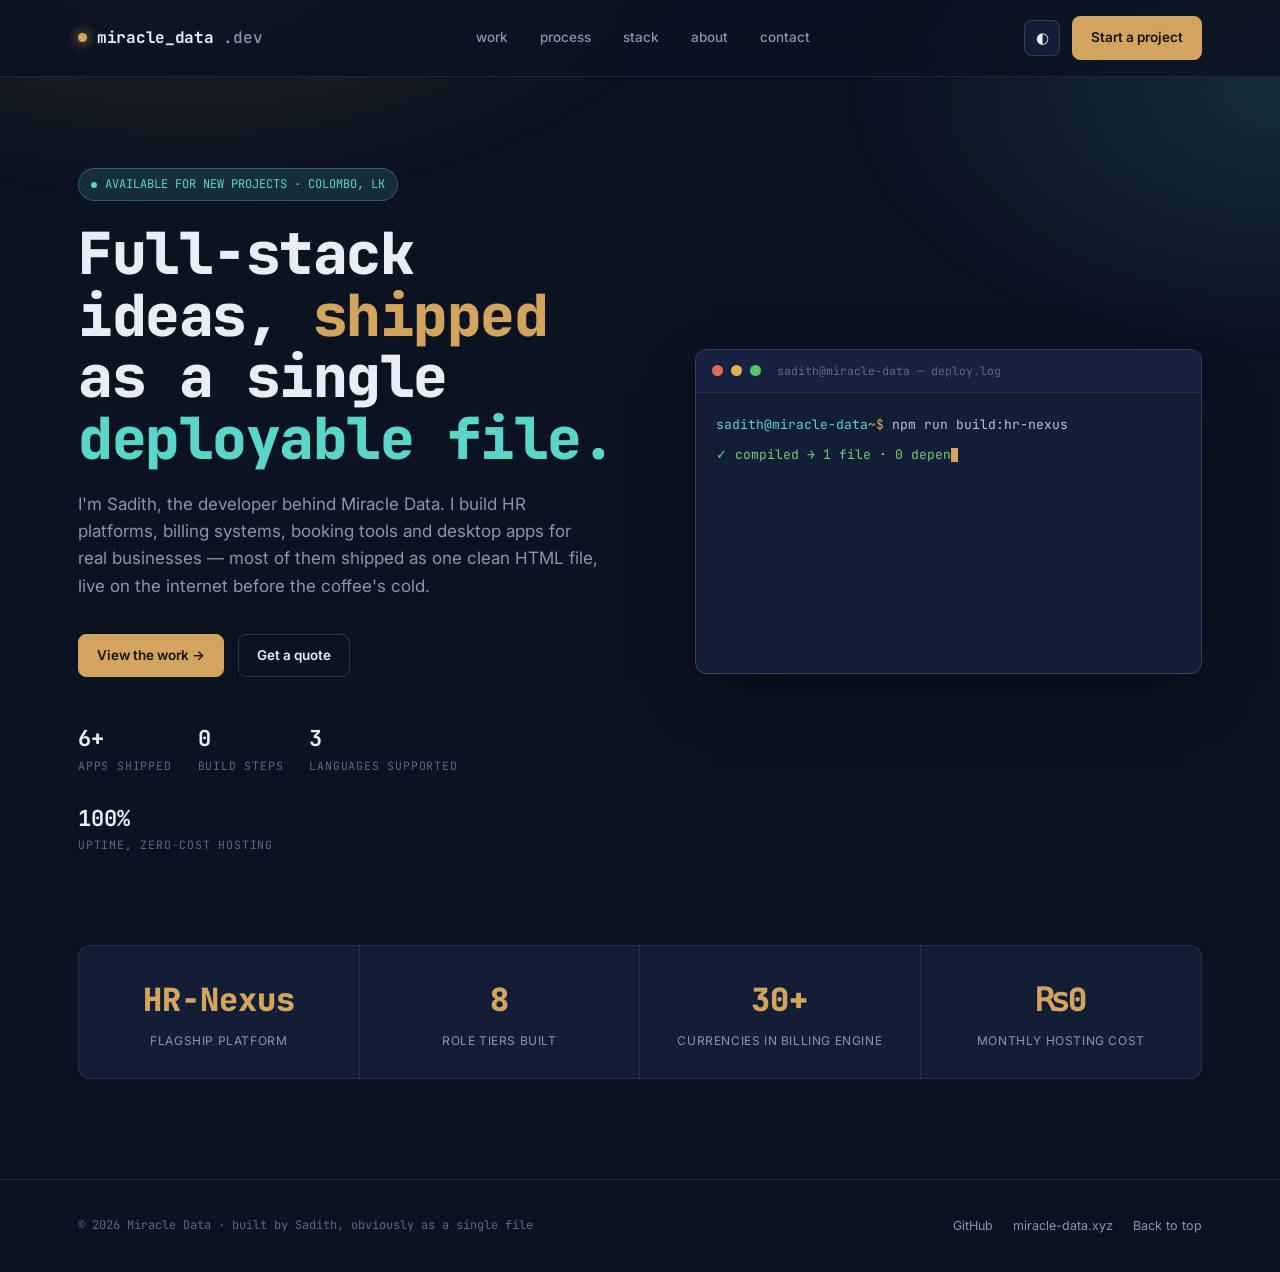
==== commit 65e5d828: "Add files via upload" ====
--- a/index.html
+++ b/index.html
@@ -3,409 +3,805 @@
 <head>
 <meta charset="UTF-8">
 <meta name="viewport" content="width=device-width, initial-scale=1.0">
-<title>Sadith — Application &amp; Web Developer | Miracle Data</title>
+<title>Miracle Data — Sadith · Full-Stack Developer, Colombo</title>
+<meta name="description" content="Miracle Data — freelance full-stack development by Sadith. Single-file web apps, Firebase-backed platforms, and desktop tools shipped fast, from Colombo, Sri Lanka.">
 <link rel="preconnect" href="https://fonts.googleapis.com">
-<link href="https://fonts.googleapis.com/css2?family=Space+Grotesk:wght@400;500;600;700&family=IBM+Plex+Sans:wght@400;500;600&family=IBM+Plex+Mono:wght@400;500;600&display=swap" rel="stylesheet">
+<link rel="preconnect" href="https://fonts.gstatic.com" crossorigin>
+<link href="https://fonts.googleapis.com/css2?family=JetBrains+Mono:wght@400;500;600;700;800&family=Inter:wght@400;500;600;700&display=swap" rel="stylesheet">
 <style>
   :root{
-    --bg: #0F2A26;
-    --bg-alt: #143530;
-    --card: #17403A;
-    --line: #2A5850;
-    --cream: #F1EAD8;
-    --cream-dim: #C9C2AC;
-    --copper: #C1622D;
-    --copper-bright: #E07C3E;
-    --gold: #D9A441;
-    --ok: #6FBF8B;
-
-    --display: 'Space Grotesk', sans-serif;
-    --body: 'IBM Plex Sans', sans-serif;
-    --mono: 'IBM Plex Mono', monospace;
-  }
-
-  *{ margin:0; padding:0; box-sizing:border-box; }
+    --bg:#0B1220;
+    --bg-soft:#0F1830;
+    --panel:#121D36;
+    --panel-2:#16223F;
+    --line: rgba(233,237,245,0.09);
+    --line-strong: rgba(233,237,245,0.16);
+    --text:#E9EDF5;
+    --text-dim:#8B96AD;
+    --text-faint:#5C6885;
+    --gold:#D3A45E;
+    --gold-dim: rgba(211,164,94,0.14);
+    --teal:#59D6C7;
+    --teal-dim: rgba(89,214,199,0.14);
+    --danger:#E1665C;
+    --radius: 10px;
+    --maxw: 1180px;
+  }
+  [data-theme="light"]{
+    --bg:#F6F3EC;
+    --bg-soft:#EFEADD;
+    --panel:#FFFFFF;
+    --panel-2:#FBF8F1;
+    --line: rgba(23,20,10,0.10);
+    --line-strong: rgba(23,20,10,0.18);
+    --text:#191510;
+    --text-dim:#5B5546;
+    --text-faint:#8B8470;
+    --gold:#9C6B22;
+    --gold-dim: rgba(156,107,34,0.12);
+    --teal:#0E8C7C;
+    --teal-dim: rgba(14,140,124,0.12);
+  }
+  *{ box-sizing:border-box; margin:0; padding:0; }
   html{ scroll-behavior:smooth; }
+  @media (prefers-reduced-motion: reduce){ html{ scroll-behavior:auto; } *{ animation-duration:0.01ms !important; transition-duration:0.01ms !important; } }
   body{
-    background: var(--bg);
-    color: var(--cream);
-    font-family: var(--body);
-    line-height:1.55;
+    background:var(--bg);
+    color:var(--text);
+    font-family:'Inter',sans-serif;
+    line-height:1.6;
     -webkit-font-smoothing:antialiased;
-  }
-  @media (prefers-reduced-motion: reduce){
-    *{ animation-duration:0.01ms !important; animation-iteration-count:1 !important; transition-duration:0.01ms !important; scroll-behavior:auto !important; }
-  }
-
-  a{ color:inherit; }
-  .wrap{ max-width:1080px; margin:0 auto; padding:0 28px; }
+    overflow-x:hidden;
+    transition: background .35s ease, color .35s ease;
+  }
+  body::before{
+    content:"";
+    position:fixed; inset:0;
+    background-image:
+      radial-gradient(ellipse 900px 500px at 15% -10%, var(--gold-dim), transparent 60%),
+      radial-gradient(ellipse 800px 500px at 100% 10%, var(--teal-dim), transparent 55%);
+    pointer-events:none; z-index:0;
+  }
+  .mono{ font-family:'JetBrains Mono',monospace; }
+  a{ color:inherit; text-decoration:none; }
+  img{ max-width:100%; display:block; }
+  ::selection{ background:var(--gold); color:#0B1220; }
+  :focus-visible{ outline:2px solid var(--teal); outline-offset:3px; border-radius:4px; }
+
+  .wrap{ max-width:var(--maxw); margin:0 auto; padding:0 28px; position:relative; z-index:1; }
+  section{ position:relative; z-index:1; }
 
   /* NAV */
   header{
-    position:sticky; top:0; z-index:50;
-    background:rgba(15,42,38,0.88);
-    backdrop-filter: blur(8px);
+    position:fixed; top:0; left:0; right:0; z-index:100;
+    background: color-mix(in srgb, var(--bg) 78%, transparent);
+    backdrop-filter: blur(14px);
     border-bottom:1px solid var(--line);
   }
-  nav{ display:flex; align-items:center; justify-content:space-between; padding:18px 0; }
-  .logo{ font-family:var(--mono); font-weight:600; font-size:15px; letter-spacing:0.3px; }
-  .logo span{ color:var(--copper-bright); }
-  nav ul{ list-style:none; display:flex; gap:32px; font-size:14px; }
-  nav ul li a{ text-decoration:none; color:var(--cream-dim); transition:color 0.2s; }
-  nav ul li a:hover{ color:var(--cream); }
-  .nav-cta{
-    font-family:var(--mono); font-size:13px; padding:9px 18px;
-    background:var(--copper); color:#fff; border-radius:3px;
-    text-decoration:none; border:1px solid var(--copper);
-    transition:background 0.2s, transform 0.15s;
-  }
-  .nav-cta:hover{ background:var(--copper-bright); transform:translateY(-1px); }
-  .menu-toggle{ display:none; }
-
-  /* HERO / TERMINAL */
-  .hero{ padding:90px 0 70px; }
-  .hero-grid{ display:grid; grid-template-columns:1.1fr 0.9fr; gap:56px; align-items:start; }
+  .navbar{ max-width:var(--maxw); margin:0 auto; padding:16px 28px; display:flex; align-items:center; justify-content:space-between; }
+  .brand{ display:flex; align-items:center; gap:10px; font-family:'JetBrains Mono',monospace; font-weight:700; font-size:16px; letter-spacing:-0.3px; }
+  .brand .dot{ width:9px; height:9px; border-radius:50%; background:var(--gold); box-shadow:0 0 12px var(--gold); }
+  .brand span.dim{ color:var(--text-dim); font-weight:500; }
+  nav.links{ display:flex; align-items:center; gap:32px; }
+  nav.links a{ font-size:13.5px; color:var(--text-dim); font-weight:500; position:relative; padding:4px 0; transition:color .2s; }
+  nav.links a:hover, nav.links a.active{ color:var(--text); }
+  nav.links a.active::after{ content:""; position:absolute; left:0; right:0; bottom:-4px; height:2px; background:var(--gold); border-radius:2px; }
+  .nav-actions{ display:flex; align-items:center; gap:12px; }
+  .theme-toggle{
+    width:36px; height:36px; border-radius:8px; border:1px solid var(--line-strong);
+    background:var(--panel); color:var(--text); cursor:pointer; display:flex; align-items:center; justify-content:center;
+    font-size:15px; transition: transform .2s, border-color .2s;
+  }
+  .theme-toggle:hover{ border-color:var(--gold); transform:translateY(-1px); }
+  .btn{
+    display:inline-flex; align-items:center; gap:8px;
+    padding:10px 18px; border-radius:8px; font-size:13.5px; font-weight:600;
+    border:1px solid var(--line-strong); cursor:pointer; transition: all .2s ease; white-space:nowrap;
+  }
+  .btn-primary{ background:var(--gold); color:#14100A; border-color:var(--gold); }
+  .btn-primary:hover{ filter:brightness(1.08); transform:translateY(-1px); }
+  .btn-ghost{ background:transparent; color:var(--text); }
+  .btn-ghost:hover{ border-color:var(--gold); color:var(--gold); }
+  .hamburger{ display:none; flex-direction:column; gap:5px; background:none; border:none; cursor:pointer; padding:8px; }
+  .hamburger span{ width:22px; height:2px; background:var(--text); border-radius:2px; }
+
+  /* HERO */
+  .hero{ padding:168px 0 90px; }
+  .hero-grid{ display:grid; grid-template-columns:1.05fr 0.95fr; gap:56px; align-items:center; }
   .eyebrow{
-    font-family:var(--mono); font-size:12.5px; color:var(--gold);
-    letter-spacing:1.5px; text-transform:uppercase; margin-bottom:18px;
-    display:flex; align-items:center; gap:8px;
-  }
-  .eyebrow::before{ content:''; width:7px; height:7px; border-radius:50%; background:var(--ok); box-shadow:0 0 8px var(--ok); }
-
+    display:inline-flex; align-items:center; gap:8px; font-family:'JetBrains Mono',monospace;
+    font-size:12px; color:var(--teal); background:var(--teal-dim); border:1px solid rgba(89,214,199,0.3);
+    padding:6px 12px; border-radius:100px; margin-bottom:22px;
+  }
+  .eyebrow .pulse{ width:6px; height:6px; border-radius:50%; background:var(--teal); animation:pulse 1.8s infinite; }
+  @keyframes pulse{ 0%,100%{ opacity:1; } 50%{ opacity:.3; } }
   h1{
-    font-family:var(--display); font-size:52px; font-weight:700;
-    line-height:1.08; letter-spacing:-0.5px; margin-bottom:20px;
-  }
-  h1 .accent{ color:var(--copper-bright); }
-  .hero-sub{ font-size:17px; color:var(--cream-dim); max-width:480px; margin-bottom:32px; }
-  .hero-actions{ display:flex; gap:14px; flex-wrap:wrap; margin-bottom:40px; }
-  .btn-primary{
-    font-family:var(--mono); font-size:14px; font-weight:500; padding:13px 24px;
-    background:var(--copper); color:#fff; border-radius:3px; text-decoration:none;
-    transition:background 0.2s, transform 0.15s;
-  }
-  .btn-primary:hover{ background:var(--copper-bright); transform:translateY(-1px); }
-  .btn-ghost{
-    font-family:var(--mono); font-size:14px; padding:13px 24px;
-    border:1px solid var(--line); color:var(--cream); border-radius:3px; text-decoration:none;
-    transition:border-color 0.2s;
-  }
-  .btn-ghost:hover{ border-color:var(--copper-bright); }
-
-  .quicktags{ display:flex; gap:10px; flex-wrap:wrap; }
-  .tag{
-    font-family:var(--mono); font-size:12px; padding:6px 12px;
-    background:var(--card); border:1px solid var(--line); border-radius:20px; color:var(--cream-dim);
-  }
-
-  /* TERMINAL CARD */
+    font-family:'JetBrains Mono',monospace; font-weight:800; letter-spacing:-1.5px;
+    font-size:clamp(34px,4.6vw,58px); line-height:1.06; margin-bottom:22px;
+  }
+  h1 .accent{ color:var(--gold); }
+  h1 .accent2{ color:var(--teal); }
+  .hero-sub{ font-size:17px; color:var(--text-dim); max-width:520px; margin-bottom:34px; }
+  .hero-cta{ display:flex; gap:14px; margin-bottom:44px; flex-wrap:wrap; }
+  .hero-meta{ display:flex; gap:26px; flex-wrap:wrap; }
+  .hero-meta div{ font-family:'JetBrains Mono',monospace; }
+  .hero-meta .n{ font-size:22px; font-weight:700; color:var(--text); }
+  .hero-meta .l{ font-size:11.5px; color:var(--text-faint); text-transform:uppercase; letter-spacing:0.8px; }
+
+  /* TERMINAL */
   .terminal{
-    background:#0B211D; border:1px solid var(--line); border-radius:8px;
-    overflow:hidden; box-shadow:0 20px 50px rgba(0,0,0,0.35);
-  }
-  .term-bar{
-    display:flex; align-items:center; gap:7px; padding:11px 14px;
-    background:#0E2723; border-bottom:1px solid var(--line);
-  }
-  .dot{ width:10px; height:10px; border-radius:50%; }
-  .dot.r{ background:#E0605A; } .dot.y{ background:#E0B85A; } .dot.g{ background:#6FBF8B; }
-  .term-title{ margin-left:8px; font-family:var(--mono); font-size:12px; color:var(--cream-dim); }
-  .term-body{ padding:20px 20px 26px; font-family:var(--mono); font-size:13.5px; min-height:230px; }
-  .term-line{ margin-bottom:10px; color:var(--cream-dim); }
-  .term-line .p{ color:var(--gold); }
-  .term-line .out{ color:var(--cream); }
-  .caret{ display:inline-block; width:8px; height:15px; background:var(--copper-bright); vertical-align:-2px; animation:blink 1s step-end infinite; }
+    background:var(--panel); border:1px solid var(--line-strong); border-radius:12px;
+    overflow:hidden; box-shadow:0 24px 60px -20px rgba(0,0,0,0.5);
+  }
+  .term-bar{ display:flex; align-items:center; gap:8px; padding:12px 16px; border-bottom:1px solid var(--line); background:var(--panel-2); }
+  .term-bar .tdot{ width:11px; height:11px; border-radius:50%; }
+  .term-bar .t1{ background:#E1665C; } .term-bar .t2{ background:#E0B04E; } .term-bar .t3{ background:#5AC46A; }
+  .term-title{ margin-left:8px; font-family:'JetBrains Mono',monospace; font-size:11.5px; color:var(--text-faint); }
+  .term-body{ padding:22px 20px; font-family:'JetBrains Mono',monospace; font-size:13px; min-height:280px; color:#B9C2D6; }
+  [data-theme="light"] .term-body{ color:#4A4636; }
+  .term-body .ln{ margin-bottom:9px; white-space:pre-wrap; word-break:break-word; }
+  .term-body .prompt{ color:var(--teal); }
+  .term-body .path{ color:var(--gold); }
+  .term-body .ok{ color:#6FCF7A; }
+  .term-body .comment{ color:var(--text-faint); }
+  .cursor{ display:inline-block; width:7px; height:14px; background:var(--gold); vertical-align:middle; animation:blink 1s step-end infinite; }
   @keyframes blink{ 50%{ opacity:0; } }
-  #typed-role{ color:var(--copper-bright); font-weight:600; }
-
-  /* STATS STRIP */
-  .stats{ border-top:1px solid var(--line); border-bottom:1px solid var(--line); background:var(--bg-alt); }
-  .stats-grid{ display:grid; grid-template-columns:repeat(4,1fr); }
+
+  /* SECTION HEADERS */
+  .sec{ padding:100px 0; border-top:1px solid var(--line); }
+  .sec-head{ display:flex; justify-content:space-between; align-items:flex-end; gap:24px; margin-bottom:52px; flex-wrap:wrap; }
+  .sec-num{ font-family:'JetBrains Mono',monospace; color:var(--text-faint); font-size:12.5px; letter-spacing:1px; margin-bottom:10px; }
+  .sec-title{ font-family:'JetBrains Mono',monospace; font-weight:700; font-size:clamp(24px,3vw,36px); letter-spacing:-0.8px; }
+  .sec-desc{ color:var(--text-dim); max-width:440px; font-size:14.5px; }
+
+  /* STATS */
+  .stats-bar{ display:grid; grid-template-columns:repeat(4,1fr); border:1px solid var(--line); border-radius:12px; overflow:hidden; background:var(--panel); }
   .stat{ padding:28px 20px; text-align:center; border-right:1px solid var(--line); }
   .stat:last-child{ border-right:none; }
-  .stat .num{ font-family:var(--display); font-size:28px; font-weight:700; color:var(--copper-bright); }
-  .stat .label{ font-family:var(--mono); font-size:11.5px; color:var(--cream-dim); text-transform:uppercase; letter-spacing:0.8px; margin-top:6px; }
-
-  section{ padding:90px 0; }
-  .section-head{ margin-bottom:44px; }
-  .section-eyebrow{ font-family:var(--mono); font-size:12px; color:var(--gold); text-transform:uppercase; letter-spacing:1.5px; margin-bottom:10px; }
-  h2{ font-family:var(--display); font-size:32px; font-weight:600; }
+  .stat .num{ font-family:'JetBrains Mono',monospace; font-size:32px; font-weight:800; color:var(--gold); }
+  .stat .lbl{ font-size:12px; color:var(--text-dim); margin-top:6px; text-transform:uppercase; letter-spacing:0.6px; }
+
+  /* PROJECT FILTER */
+  .filters{ display:flex; gap:10px; flex-wrap:wrap; margin-bottom:36px; }
+  .filter-btn{
+    font-family:'JetBrains Mono',monospace; font-size:12px; padding:8px 14px; border-radius:100px;
+    border:1px solid var(--line-strong); background:transparent; color:var(--text-dim); cursor:pointer; transition:all .2s;
+  }
+  .filter-btn:hover{ color:var(--text); border-color:var(--gold); }
+  .filter-btn.active{ background:var(--gold); color:#14100A; border-color:var(--gold); }
+
+  .projects-grid{ display:grid; grid-template-columns:repeat(2,1fr); gap:22px; }
+  .pcard{
+    background:var(--panel); border:1px solid var(--line); border-radius:12px; padding:26px;
+    transition: transform .25s ease, border-color .25s ease, box-shadow .25s ease;
+    display:flex; flex-direction:column; gap:14px;
+  }
+  .pcard:hover{ transform:translateY(-4px); border-color:var(--line-strong); box-shadow:0 20px 40px -24px rgba(0,0,0,0.5); }
+  .pcard-top{ display:flex; justify-content:space-between; align-items:flex-start; gap:12px; }
+  .pcard h3{ font-family:'JetBrains Mono',monospace; font-size:18px; font-weight:700; letter-spacing:-0.3px; }
+  .badge{
+    font-family:'JetBrains Mono',monospace; font-size:10.5px; padding:4px 9px; border-radius:100px;
+    white-space:nowrap; border:1px solid; font-weight:600;
+  }
+  .badge-single{ color:var(--teal); border-color:rgba(89,214,199,0.35); background:var(--teal-dim); }
+  .badge-multi{ color:var(--gold); border-color:rgba(211,164,94,0.35); background:var(--gold-dim); }
+  .pcard p{ color:var(--text-dim); font-size:13.5px; flex-grow:1; }
+  .tags{ display:flex; flex-wrap:wrap; gap:7px; }
+  .tag{ font-family:'JetBrains Mono',monospace; font-size:10.5px; color:var(--text-faint); border:1px solid var(--line); padding:3px 8px; border-radius:5px; }
+  .pcard-links{ display:flex; gap:16px; padding-top:8px; border-top:1px solid var(--line); margin-top:4px; }
+  .pcard-links a{ font-size:12.5px; font-weight:600; color:var(--teal); display:flex; align-items:center; gap:5px; }
+  .pcard-links a:hover{ text-decoration:underline; }
+
+  /* PROCESS */
+  .process-wrap{ display:grid; grid-template-columns:0.9fr 1.1fr; gap:56px; align-items:start; }
+  .process-steps{ display:flex; flex-direction:column; }
+  .pstep{ display:flex; gap:20px; padding:22px 0; border-bottom:1px solid var(--line); }
+  .pstep:last-child{ border-bottom:none; }
+  .pstep .pnum{ font-family:'JetBrains Mono',monospace; color:var(--gold); font-weight:700; font-size:14px; min-width:34px; }
+  .pstep h4{ font-size:16px; margin-bottom:6px; font-weight:600; }
+  .pstep p{ color:var(--text-dim); font-size:13.5px; }
+  .process-quote{
+    background:var(--panel); border:1px solid var(--line); border-radius:12px; padding:34px; position:sticky; top:110px;
+  }
+  .process-quote .qmark{ font-family:'JetBrains Mono',monospace; font-size:44px; color:var(--gold); line-height:1; margin-bottom:8px; }
+  .process-quote p{ font-size:19px; line-height:1.5; margin-bottom:18px; }
+  .process-quote .who{ font-family:'JetBrains Mono',monospace; font-size:12.5px; color:var(--text-dim); }
+
+  /* STACK */
+  .stack-panel{ background:var(--panel); border:1px solid var(--line); border-radius:12px; overflow:hidden; }
+  .stack-header{ padding:16px 22px; border-bottom:1px solid var(--line); font-family:'JetBrains Mono',monospace; font-size:12.5px; color:var(--text-faint); background:var(--panel-2); }
+  .stack-body{ padding:24px 26px; font-family:'JetBrains Mono',monospace; font-size:13.5px; }
+  .stack-body .brace{ color:var(--text-faint); }
+  .stack-row{ padding-left:24px; }
+  .stack-cat{ color:var(--teal); margin:14px 0 8px; }
+  .stack-item{ display:flex; justify-content:space-between; padding:4px 0 4px 24px; }
+  .stack-item .k{ color:var(--gold); }
+  .stack-item .v{ color:var(--text-dim); }
 
   /* ABOUT */
-  .about-grid{ display:grid; grid-template-columns:1fr 1fr; gap:50px; }
-  .about-grid p{ color:var(--cream-dim); margin-bottom:16px; font-size:15.5px; }
-  .stack-list{ list-style:none; }
-  .stack-list li{
-    font-family:var(--mono); font-size:13.5px; padding:10px 0;
-    border-bottom:1px solid var(--line); display:flex; justify-content:space-between; color:var(--cream-dim);
-  }
-  .stack-list li span:last-child{ color:var(--cream); }
-
-  /* PROJECTS */
-  .projects-grid{ display:grid; grid-template-columns:1fr 1fr; gap:22px; }
-  .project-card{
-    background:var(--card); border:1px solid var(--line); border-radius:8px; padding:26px;
-    transition:transform 0.2s, border-color 0.2s;
-  }
-  .project-card:hover{ transform:translateY(-3px); border-color:var(--copper); }
-  .project-top{ display:flex; justify-content:space-between; align-items:flex-start; margin-bottom:14px; }
-  .project-title{ font-family:var(--display); font-size:19px; font-weight:600; }
-  .project-status{ font-family:var(--mono); font-size:10.5px; padding:3px 9px; border-radius:12px; text-transform:uppercase; letter-spacing:0.5px; }
-  .status-live{ background:rgba(111,191,139,0.15); color:var(--ok); border:1px solid rgba(111,191,139,0.4); }
-  .status-active{ background:rgba(217,164,65,0.15); color:var(--gold); border:1px solid rgba(217,164,65,0.4); }
-  .project-desc{ color:var(--cream-dim); font-size:14px; margin-bottom:16px; }
-  .project-tags{ display:flex; gap:7px; flex-wrap:wrap; margin-bottom:16px; }
-  .ptag{ font-family:var(--mono); font-size:11px; color:var(--gold); background:rgba(217,164,65,0.08); padding:3px 9px; border-radius:3px; }
-  .project-link{ font-family:var(--mono); font-size:12.5px; color:var(--copper-bright); text-decoration:none; }
-  .project-link:hover{ text-decoration:underline; }
-
-  /* COMMIT LOG - SIGNATURE ELEMENT */
-  .log-section{ background:var(--bg-alt); border-top:1px solid var(--line); border-bottom:1px solid var(--line); }
-  .log{ font-family:var(--mono); font-size:13px; }
-  .log-entry{ display:grid; grid-template-columns:90px 130px 1fr; gap:18px; padding:14px 0; border-bottom:1px solid var(--line); align-items:baseline; }
-  .log-entry:last-child{ border-bottom:none; }
-  .log-hash{ color:var(--copper-bright); }
-  .log-date{ color:var(--cream-dim); font-size:12px; }
-  .log-msg{ color:var(--cream); }
-  .log-msg .repo{ color:var(--gold); }
+  .about-grid{ display:grid; grid-template-columns:0.85fr 1.15fr; gap:56px; align-items:center; }
+  .about-card{
+    background:var(--panel); border:1px solid var(--line); border-radius:12px; padding:30px; aspect-ratio:1/1;
+    display:flex; flex-direction:column; justify-content:space-between;
+  }
+  .about-card .tag-lg{ font-family:'JetBrains Mono',monospace; font-size:13px; color:var(--text-faint); }
+  .about-card .initials{ font-family:'JetBrains Mono',monospace; font-size:64px; font-weight:800; color:var(--gold); letter-spacing:-2px; }
+  .about-card .loc{ font-family:'JetBrains Mono',monospace; font-size:12.5px; color:var(--teal); display:flex; align-items:center; gap:6px; }
+  .about-text p{ color:var(--text-dim); margin-bottom:16px; font-size:15px; }
+  .about-text strong{ color:var(--text); font-weight:600; }
+  .timeline{ margin-top:26px; display:flex; flex-direction:column; gap:0; }
+  .trow{ display:flex; gap:16px; padding:12px 0; border-top:1px solid var(--line); }
+  .trow .ty{ font-family:'JetBrains Mono',monospace; color:var(--gold); font-size:12.5px; min-width:60px; }
+  .trow .tt{ font-size:14px; font-weight:600; }
+  .trow .td{ font-size:12.5px; color:var(--text-faint); }
 
   /* CONTACT */
-  .contact-box{
-    background:var(--card); border:1px solid var(--line); border-radius:10px;
-    padding:48px; text-align:center;
-  }
-  .contact-box h2{ margin-bottom:14px; }
-  .contact-box p{ color:var(--cream-dim); max-width:440px; margin:0 auto 30px; }
-  .contact-actions{ display:flex; gap:14px; justify-content:center; flex-wrap:wrap; }
-
-  footer{ padding:36px 0; border-top:1px solid var(--line); }
-  .footer-row{ display:flex; justify-content:space-between; align-items:center; flex-wrap:wrap; gap:14px; }
-  .footer-row p{ font-family:var(--mono); font-size:12px; color:var(--cream-dim); }
-
-  @media (max-width: 860px){
-    .hero-grid{ grid-template-columns:1fr; }
-    .about-grid{ grid-template-columns:1fr; }
+  .contact-wrap{ display:grid; grid-template-columns:1fr 1fr; gap:40px; }
+  .contact-left h2{ font-family:'JetBrains Mono',monospace; font-size:clamp(28px,3.6vw,44px); letter-spacing:-1px; margin-bottom:18px; }
+  .contact-left p{ color:var(--text-dim); font-size:15px; margin-bottom:30px; max-width:420px; }
+  .contact-chips{ display:flex; flex-direction:column; gap:12px; }
+  .chip{
+    display:flex; align-items:center; justify-content:space-between; gap:12px;
+    background:var(--panel); border:1px solid var(--line); border-radius:10px; padding:14px 18px;
+    cursor:pointer; transition:border-color .2s;
+  }
+  .chip:hover{ border-color:var(--gold); }
+  .chip .cl{ display:flex; align-items:center; gap:12px; font-size:14px; }
+  .chip .ci{ width:34px; height:34px; border-radius:8px; background:var(--gold-dim); display:flex; align-items:center; justify-content:center; font-size:15px; }
+  .chip .cv{ font-family:'JetBrains Mono',monospace; font-size:12.5px; color:var(--text-faint); }
+  .copy-toast{
+    position:fixed; bottom:26px; left:50%; transform:translateX(-50%) translateY(20px); opacity:0;
+    background:var(--gold); color:#14100A; font-family:'JetBrains Mono',monospace; font-size:12.5px; font-weight:700;
+    padding:10px 18px; border-radius:100px; z-index:999; transition:all .3s ease; pointer-events:none;
+  }
+  .copy-toast.show{ opacity:1; transform:translateX(-50%) translateY(0); }
+
+  form.cform{ display:flex; flex-direction:column; gap:14px; }
+  .cform label{ font-family:'JetBrains Mono',monospace; font-size:11.5px; color:var(--text-faint); text-transform:uppercase; letter-spacing:0.6px; margin-bottom:6px; display:block; }
+  .cform input, .cform textarea{
+    width:100%; background:var(--panel); border:1px solid var(--line-strong); border-radius:8px; padding:12px 14px;
+    color:var(--text); font-family:'Inter',sans-serif; font-size:14px; resize:vertical;
+  }
+  .cform input:focus, .cform textarea:focus{ border-color:var(--gold); outline:none; }
+  .cform textarea{ min-height:110px; }
+
+  footer{ border-top:1px solid var(--line); padding:36px 0; }
+  .foot-row{ display:flex; justify-content:space-between; align-items:center; flex-wrap:wrap; gap:14px; }
+  .foot-row p{ font-family:'JetBrains Mono',monospace; font-size:12px; color:var(--text-faint); }
+  .foot-links{ display:flex; gap:20px; }
+  .foot-links a{ font-size:12.5px; color:var(--text-dim); }
+  .foot-links a:hover{ color:var(--gold); }
+
+  .back-top{
+    position:fixed; bottom:26px; right:26px; width:44px; height:44px; border-radius:50%;
+    background:var(--gold); color:#14100A; border:none; cursor:pointer; font-size:16px;
+    display:flex; align-items:center; justify-content:center; z-index:90; opacity:0; pointer-events:none;
+    transition: all .3s ease; box-shadow:0 12px 24px -8px rgba(0,0,0,0.4);
+  }
+  .back-top.show{ opacity:1; pointer-events:auto; }
+
+  .reveal{ opacity:0; transform:translateY(18px); transition: opacity .6s ease, transform .6s ease; }
+  .reveal.in{ opacity:1; transform:translateY(0); }
+
+  /* PAGE ROUTING */
+  .page{ display:none; }
+  .page.active{ display:block; animation: pagein .35s ease; }
+  @keyframes pagein{ from{ opacity:0; transform:translateY(10px); } to{ opacity:1; transform:translateY(0); } }
+
+  @media (max-width:920px){
+    nav.links, .nav-actions .btn-primary{ display:none; }
+    .hamburger{ display:flex; }
+    .hero-grid, .process-wrap, .about-grid, .contact-wrap{ grid-template-columns:1fr; }
     .projects-grid{ grid-template-columns:1fr; }
-    .stats-grid{ grid-template-columns:1fr 1fr; }
-    .stat{ border-bottom:1px solid var(--line); }
-    nav ul{ display:none; }
-    h1{ font-size:38px; }
-    .log-entry{ grid-template-columns:1fr; gap:4px; }
-  }
+    .stats-bar{ grid-template-columns:repeat(2,1fr); }
+    .stat:nth-child(2){ border-right:none; }
+    .process-quote{ position:static; }
+    .hero{ padding-top:130px; }
+  }
+  .mobile-menu{
+    position:fixed; inset:0; background:var(--bg); z-index:200; display:flex; flex-direction:column;
+    padding:24px 28px; transform:translateX(100%); transition:transform .3s ease;
+  }
+  .mobile-menu.open{ transform:translateX(0); }
+  .mobile-menu .mm-top{ display:flex; justify-content:space-between; align-items:center; margin-bottom:40px; }
+  .mobile-menu a{ font-family:'JetBrains Mono',monospace; font-size:22px; padding:16px 0; border-bottom:1px solid var(--line); }
+  .mm-close{ background:none; border:none; color:var(--text); font-size:24px; cursor:pointer; }
 </style>
 </head>
-<body>
+<body data-theme="dark">
+
+<div class="copy-toast" id="toast">Copied to clipboard</div>
+<button class="back-top" id="backTop" aria-label="Back to top">↑</button>
 
 <header>
-  <nav class="wrap">
-    <div class="logo">miracle<span>_</span>data</div>
-    <ul>
-      <li><a href="#about">About</a></li>
-      <li><a href="#projects">Projects</a></li>
-      <li><a href="#stack">Stack</a></li>
-      <li><a href="#contact">Contact</a></li>
-    </ul>
-    <a href="#contact" class="nav-cta">$ hire --me</a>
-  </nav>
-</header>
-
-<section class="hero">
-  <div class="wrap hero-grid">
-    <div>
-      <div class="eyebrow">Available for freelance work</div>
-      <h1>Sadith builds <span class="accent">software that ships</span>, not slideware.</h1>
-      <p class="hero-sub">Application &amp; web developer based in Colombo, Sri Lanka. I design, build, and deploy full products — HR systems, billing platforms, tourism sites — end to end, under the Miracle Data name.</p>
-      <div class="hero-actions">
-        <a href="#projects" class="btn-primary">View live projects</a>
-        <a href="#contact" class="btn-ghost">Get in touch</a>
-      </div>
-      <div class="quicktags">
-        <span class="tag">Firebase / Firestore</span>
-        <span class="tag">Netlify &amp; GitHub Pages</span>
-        <span class="tag">Java Swing</span>
-        <span class="tag">Accounting-literate</span>
-      </div>
-    </div>
-
-    <div class="terminal">
-      <div class="term-bar">
-        <div class="dot r"></div><div class="dot y"></div><div class="dot g"></div>
-        <div class="term-title">sadith@miracle-data — zsh</div>
-      </div>
-      <div class="term-body">
-        <div class="term-line"><span class="p">$</span> whoami</div>
-        <div class="term-line out">Sadith — <span id="typed-role"></span><span class="caret"></span></div>
-        <div class="term-line" style="margin-top:16px;"><span class="p">$</span> cat location.txt</div>
-        <div class="term-line out">Colombo, Sri Lanka</div>
-        <div class="term-line" style="margin-top:16px;"><span class="p">$</span> ls background/</div>
-        <div class="term-line out">audit-traineeship/  hotel-accounts/  oak-ray-group/</div>
-        <div class="term-line" style="margin-top:16px;"><span class="p">$</span> echo $STYLE</div>
-        <div class="term-line out">build fast, iterate direct, ship the file</div>
-      </div>
+  <div class="navbar">
+    <a href="#" class="brand"><span class="dot"></span>miracle_data<span class="dim">.dev</span></a>
+    <nav class="links" id="navLinks">
+      <a href="#work" data-nav>work</a>
+      <a href="#process" data-nav>process</a>
+      <a href="#stack" data-nav>stack</a>
+      <a href="#about" data-nav>about</a>
+      <a href="#contact" data-nav>contact</a>
+    </nav>
+    <div class="nav-actions">
+      <button class="theme-toggle" id="themeToggle" aria-label="Toggle theme">◐</button>
+      <a href="#contact" class="btn btn-primary">Start a project</a>
+      <button class="hamburger" id="hamburgerBtn" aria-label="Open menu"><span></span><span></span><span></span></button>
     </div>
   </div>
-</section>
-
-<div class="stats">
-  <div class="wrap stats-grid">
-    <div class="stat"><div class="num">4+</div><div class="label">Shipped Products</div></div>
-    <div class="stat"><div class="num">8</div><div class="label">User Roles Modeled</div></div>
-    <div class="stat"><div class="num">3</div><div class="label">Languages Supported</div></div>
-    <div class="stat"><div class="num">100%</div><div class="label">Direct Delivery</div></div>
+</header>
+
+<div class="mobile-menu" id="mobileMenu">
+  <div class="mm-top">
+    <span class="brand mono"><span class="dot"></span>miracle_data</span>
+    <button class="mm-close" id="mmClose">✕</button>
   </div>
+  <a href="#work" data-nav>work</a>
+  <a href="#process" data-nav>process</a>
+  <a href="#stack" data-nav>stack</a>
+  <a href="#about" data-nav>about</a>
+  <a href="#contact" data-nav>contact</a>
 </div>
 
-<section id="about">
-  <div class="wrap about-grid">
-    <div>
-      <div class="section-eyebrow">About</div>
-      <h2 style="margin-bottom:20px;">Two disciplines, one build style.</h2>
-      <p>I come from an accounting background — audit traineeship, hotel accounts, and finance work at Oak Ray Group of Companies — before moving into application and web development. That combination shows up in the products I build: payroll logic that respects ETF/EPF rules, billing systems with real multi-currency and BOM tracking, and dashboards accountants would actually trust.</p>
-      <p>Most of my work is single-file HTML/JS apps and Java desktop tools, deployed straight to Firebase, Netlify, or GitHub Pages. I favor direct, working files over long write-ups — you ask, I build, you get the file.</p>
+<main id="top">
+<div class="page active" id="page-home">
+  <!-- HERO -->
+  <section class="hero">
+    <div class="wrap hero-grid">
+      <div>
+        <div class="eyebrow"><span class="pulse"></span>AVAILABLE FOR NEW PROJECTS · COLOMBO, LK</div>
+        <h1>Full-stack ideas, <span class="accent">shipped</span> as a single <span class="accent2">deployable file.</span></h1>
+        <p class="hero-sub">I'm Sadith, the developer behind Miracle Data. I build HR platforms, billing systems, booking tools and desktop apps for real businesses — most of them shipped as one clean HTML file, live on the internet before the coffee's cold.</p>
+        <div class="hero-cta">
+          <a href="#work" class="btn btn-primary">View the work →</a>
+          <a href="#contact" class="btn btn-ghost">Get a quote</a>
+        </div>
+        <div class="hero-meta">
+          <div><div class="n">6+</div><div class="l">Apps shipped</div></div>
+          <div><div class="n">0</div><div class="l">Build steps</div></div>
+          <div><div class="n">3</div><div class="l">Languages supported</div></div>
+          <div><div class="n">100%</div><div class="l">Uptime, zero-cost hosting</div></div>
+        </div>
+      </div>
+      <div class="terminal reveal">
+        <div class="term-bar">
+          <span class="tdot t1"></span><span class="tdot t2"></span><span class="tdot t3"></span>
+          <span class="term-title">sadith@miracle-data — deploy.log</span>
+        </div>
+        <div class="term-body" id="termBody"></div>
+      </div>
     </div>
-    <div>
-      <div class="section-eyebrow">Stack</div>
-      <ul class="stack-list" id="stack">
-        <li><span>Frontend</span><span>HTML / JS, single-file SPAs</span></li>
-        <li><span>Backend</span><span>Node.js / Express, sql.js</span></li>
-        <li><span>Data</span><span>Firebase Firestore, JWT auth</span></li>
-        <li><span>Desktop</span><span>Java Swing, FlatLaf, Gson</span></li>
-        <li><span>Deploy</span><span>Netlify, GitHub Pages, custom domains</span></li>
-        <li><span>Domain know-how</span><span>QuickBooks, VAT / EPF / ETF, reconciliation</span></li>
-      </ul>
+  </section>
+
+  <!-- STATS -->
+  <section class="sec" style="padding-top:0; border-top:none;">
+    <div class="wrap">
+      <div class="stats-bar reveal">
+        <div class="stat"><div class="num">HR-Nexus</div><div class="lbl">Flagship platform</div></div>
+        <div class="stat"><div class="num">8</div><div class="lbl">Role tiers built</div></div>
+        <div class="stat"><div class="num">30+</div><div class="lbl">Currencies in billing engine</div></div>
+        <div class="stat"><div class="num">₨0</div><div class="lbl">Monthly hosting cost</div></div>
+      </div>
+    </div>
+  </section>
+</div>
+
+<div class="page" id="page-work">
+  <!-- WORK -->
+  <section class="sec" id="work">
+    <div class="wrap">
+      <div class="sec-head reveal">
+        <div>
+          <div class="sec-num">// 01 — SELECTED WORK</div>
+          <div class="sec-title">Products, not prototypes</div>
+        </div>
+        <p class="sec-desc">Every project below is live, used by real people, and maintained. Filter by what it's built with.</p>
+      </div>
+
+      <div class="filters reveal">
+        <button class="filter-btn active" data-filter="all">all</button>
+        <button class="filter-btn" data-filter="firebase">firebase</button>
+        <button class="filter-btn" data-filter="node">node/express</button>
+        <button class="filter-btn" data-filter="java">java</button>
+        <button class="filter-btn" data-filter="single">single-file</button>
+      </div>
+
+      <div class="projects-grid" id="projectsGrid">
+
+        <div class="pcard reveal" data-tags="firebase single">
+          <div class="pcard-top">
+            <h3>HR Nexus</h3>
+            <span class="badge badge-single">single-file</span>
+          </div>
+          <p>Full HR management platform with an 8-tier role system, multi-company data isolation, real-time Firestore sync, OTP password reset, and a Leaflet branch map with auto-geocoding.</p>
+          <div class="tags"><span class="tag">Firebase</span><span class="tag">Firestore</span><span class="tag">EmailJS</span><span class="tag">Leaflet.js</span></div>
+          <div class="pcard-links">
+            <a href="https://hr-nexus.netlify.app" target="_blank" rel="noopener">↗ Live site</a>
+          </div>
+        </div>
+
+        <div class="pcard reveal" data-tags="node">
+          <div class="pcard-top">
+            <h3>Nexus Billing System</h3>
+            <span class="badge badge-multi">multi-file</span>
+          </div>
+          <p>Production billing system with manufacturing/buying/selling flows, BOM tracking, barcode scanning, 30+ currencies, and a trilingual interface — English, Sinhala, Tamil.</p>
+          <div class="tags"><span class="tag">Node.js</span><span class="tag">Express</span><span class="tag">sql.js</span><span class="tag">JWT</span></div>
+          <div class="pcard-links">
+            <a href="https://github.com/sadith007" target="_blank" rel="noopener">↗ GitHub</a>
+          </div>
+        </div>
+
+        <div class="pcard reveal" data-tags="single">
+          <div class="pcard-top">
+            <h3>Sri Lanka Tourism SPA</h3>
+            <span class="badge badge-single">single-file</span>
+          </div>
+          <p>Tourism booking experience with an instant quote builder, a 21-day island-wide package with day-by-day itineraries, and a keyword-based FAQ chatbot.</p>
+          <div class="tags"><span class="tag">HTML/JS SPA</span><span class="tag">GitHub Pages</span></div>
+          <div class="pcard-links">
+            <a href="https://sadith007.github.io/Sri-Lanka-Tourism/" target="_blank" rel="noopener">↗ Live site</a>
+          </div>
+        </div>
+
+        <div class="pcard reveal" data-tags="java">
+          <div class="pcard-top">
+            <h3>HR Nexus Desktop</h3>
+            <span class="badge badge-multi">desktop app</span>
+          </div>
+          <p>The web platform, rebuilt as a standalone Java Swing desktop app with a local JSON database — packaged as one JAR, needs nothing but a JRE.</p>
+          <div class="tags"><span class="tag">Java Swing</span><span class="tag">FlatLaf</span><span class="tag">Gson</span></div>
+          <div class="pcard-links">
+            <a href="https://github.com/sadith007" target="_blank" rel="noopener">↗ GitHub</a>
+          </div>
+        </div>
+
+        <div class="pcard reveal" data-tags="single">
+          <div class="pcard-top">
+            <h3>Yashini & Adhithya — Wedding Site</h3>
+            <span class="badge badge-single">single-file</span>
+          </div>
+          <p>A Kandyan-inspired digital invitation: envelope entry animation, gold vine borders, Sinhala kavi verse, and a live countdown — one HTML file, fully deployable.</p>
+          <div class="tags"><span class="tag">CSS animation</span><span class="tag">Vanilla JS</span></div>
+          <div class="pcard-links">
+            <a href="#contact">↗ Request a demo</a>
+          </div>
+        </div>
+
+        <div class="pcard reveal" data-tags="single">
+          <div class="pcard-top">
+            <h3>Miracle Data Portfolio</h3>
+            <span class="badge badge-multi">multi-page SPA</span>
+          </div>
+          <p>This studio's own site, structured as a six-page SPA — Home, About, Skills, Projects, Experience, Contact — with a live project status feed.</p>
+          <div class="tags"><span class="tag">GitHub Pages</span><span class="tag">Custom domain</span></div>
+          <div class="pcard-links">
+            <a href="https://miracle-data.xyz" target="_blank" rel="noopener">↗ miracle-data.xyz</a>
+          </div>
+        </div>
+
+      </div>
+    </div>
+  </section>
+
+  </div>
+
+<div class="page" id="page-process">
+  <!-- PROCESS -->
+  <section class="sec" id="process">
+    <div class="wrap">
+      <div class="sec-head reveal">
+        <div>
+          <div class="sec-num">// 02 — HOW I BUILD</div>
+          <div class="sec-title">One file. Zero build step.</div>
+        </div>
+        <p class="sec-desc">The philosophy behind almost everything I ship.</p>
+      </div>
+      <div class="process-wrap">
+        <div class="process-steps reveal">
+          <div class="pstep">
+            <div class="pnum">01</div>
+            <div><h4>Scope it as one artifact</h4><p>HTML, CSS and JS live in a single file wherever it makes sense. No bundler, no node_modules to deploy — just a file you can drag onto Netlify.</p></div>
+          </div>
+          <div class="pstep">
+            <div class="pnum">02</div>
+            <div><h4>Firebase for anything that needs to sync</h4><p>Firestore's real-time listeners give multi-user apps live updates without me hand-rolling a websocket layer.</p></div>
+          </div>
+          <div class="pstep">
+            <div class="pnum">03</div>
+            <div><h4>Ship to zero-cost infrastructure</h4><p>Netlify and GitHub Pages host the result for free, with custom domains where the client needs one.</p></div>
+          </div>
+          <div class="pstep">
+            <div class="pnum">04</div>
+            <div><h4>Iterate live, in front of the client</h4><p>Because there's no build pipeline, changes go from "can you move that button" to deployed in minutes, not a sprint.</p></div>
+          </div>
+        </div>
+        <div class="process-quote reveal">
+          <div class="qmark">"</div>
+          <p>The best architecture is the one your client's business can actually run on <strong>zero infrastructure budget</strong> — and still scale to eight role tiers when it needs to.</p>
+          <div class="who">— the whole point of Miracle Data</div>
+        </div>
+      </div>
+    </div>
+  </section>
+
+  </div>
+
+<div class="page" id="page-stack">
+  <!-- STACK -->
+  <section class="sec" id="stack">
+    <div class="wrap">
+      <div class="sec-head reveal">
+        <div>
+          <div class="sec-num">// 03 — TOOLBOX</div>
+          <div class="sec-title">package.json, more or less</div>
+        </div>
+        <p class="sec-desc">What actually ships in production, not a skills bar.</p>
+      </div>
+      <div class="stack-panel reveal">
+        <div class="stack-header">~/miracle-data/stack.json</div>
+        <div class="stack-body">
+<span class="brace">{</span>
+<div class="stack-cat">  "frontend":</div>
+<div class="stack-item"><span class="k">"architecture"</span><span class="v">"single-file HTML/JS SPAs"</span></div>
+<div class="stack-item"><span class="k">"styling"</span><span class="v">"vanilla CSS, no framework"</span></div>
+
+<div class="stack-cat">  "backend":</div>
+<div class="stack-item"><span class="k">"runtime"</span><span class="v">"Node.js + Express"</span></div>
+<div class="stack-item"><span class="k">"database"</span><span class="v">"Firebase Firestore, sql.js"</span></div>
+<div class="stack-item"><span class="k">"auth"</span><span class="v">"JWT, EmailJS OTP flows"</span></div>
+
+<div class="stack-cat">  "desktop":</div>
+<div class="stack-item"><span class="k">"framework"</span><span class="v">"Java Swing + FlatLaf"</span></div>
+<div class="stack-item"><span class="k">"serialization"</span><span class="v">"Gson"</span></div>
+
+<div class="stack-cat">  "deploy":</div>
+<div class="stack-item"><span class="k">"hosting"</span><span class="v">"Netlify, GitHub Pages"</span></div>
+<div class="stack-item"><span class="k">"domains"</span><span class="v">"GoDaddy DNS → GitHub Pages"</span></div>
+<span class="brace">}</span>
+        </div>
+      </div>
+    </div>
+  </section>
+
+  </div>
+
+<div class="page" id="page-about">
+  <!-- ABOUT -->
+  <section class="sec" id="about">
+    <div class="wrap about-grid">
+      <div class="about-card reveal">
+        <div class="tag-lg">// developer.json</div>
+        <div class="initials">SD</div>
+        <div class="loc">📍 Colombo, Sri Lanka</div>
+      </div>
+      <div class="about-text reveal">
+        <div class="sec-num">// 04 — ABOUT</div>
+        <h2 class="sec-title" style="margin-bottom:20px;">From balance sheets to backend code</h2>
+        <p>I started in <strong>accounting</strong> — an audit traineeship, hotel accounts, finance work at a hospitality group — before moving into development full-time. That background still shows: I'm the developer who actually understands EPF/ETF, VAT/NBT, and why your payroll system can't round the way a generic template does.</p>
+        <p>Today, <strong>Miracle Data</strong> is my freelance practice. I work directly with business owners in Sri Lanka and abroad, building the exact tool they need — not a template stretched to fit.</p>
+        <div class="timeline">
+          <div class="trow"><div class="ty">Now</div><div><div class="tt">Miracle Data — Founder & Developer</div><div class="td">Full-stack web, Firebase platforms, Java desktop apps</div></div></div>
+          <div class="trow"><div class="ty">Before</div><div><div class="tt">Finance & Audit — Oak Ray Group</div><div class="td">Hotel accounts, financial statements, audit traineeship</div></div></div>
+        </div>
+      </div>
+    </div>
+  </section>
+
+  </div>
+
+<div class="page" id="page-contact">
+  <!-- CONTACT -->
+  <section class="sec" id="contact">
+    <div class="wrap contact-wrap">
+      <div class="contact-left reveal">
+        <div class="sec-num">// 05 — GET IN TOUCH</div>
+        <h2>Got an idea? <br>Let's ship it.</h2>
+        <p>Tell me what your business needs — a booking tool, an internal dashboard, a billing system — and I'll tell you honestly whether it's a weekend build or a real project.</p>
+        <div class="contact-chips">
+          <div class="chip" id="chipEmail">
+            <div class="cl"><span class="ci">✉</span> Email</div>
+            <span class="cv">contact@miracle-data.xyz</span>
+          </div>
+          <a class="chip" href="https://github.com/sadith007" target="_blank" rel="noopener">
+            <div class="cl"><span class="ci">⌥</span> GitHub</div>
+            <span class="cv">sadith007</span>
+          </a>
+          <a class="chip" href="https://miracle-data.xyz" target="_blank" rel="noopener">
+            <div class="cl"><span class="ci">◈</span> Studio site</div>
+            <span class="cv">miracle-data.xyz</span>
+          </a>
+        </div>
+      </div>
+      <div class="reveal">
+        <form class="cform" id="contactForm">
+          <div>
+            <label for="cname">Name</label>
+            <input id="cname" type="text" placeholder="Your name" required>
+          </div>
+          <div>
+            <label for="cemail">Email</label>
+            <input id="cemail" type="email" placeholder="you@company.com" required>
+          </div>
+          <div>
+            <label for="cmsg">What are you building?</label>
+            <textarea id="cmsg" placeholder="Tell me about the project..." required></textarea>
+          </div>
+          <button type="submit" class="btn btn-primary" style="justify-content:center; margin-top:6px;">Send message →</button>
+        </form>
+      </div>
+    </div>
+  </section>
+</div>
+</main>
+
+<footer>
+  <div class="wrap foot-row">
+    <p>© 2026 Miracle Data · built by Sadith, obviously as a single file</p>
+    <div class="foot-links">
+      <a href="https://github.com/sadith007" target="_blank" rel="noopener">GitHub</a>
+      <a href="https://miracle-data.xyz" target="_blank" rel="noopener">miracle-data.xyz</a>
+      <a href="#" id="footTop">Back to top</a>
     </div>
   </div>
-</section>
-
-<section id="projects">
-  <div class="wrap">
-    <div class="section-head">
-      <div class="section-eyebrow">Selected Work</div>
-      <h2>Products, not prototypes.</h2>
-    </div>
-    <div class="projects-grid">
-
-      <div class="project-card">
-        <div class="project-top">
-          <div class="project-title">HR Nexus</div>
-          <div class="project-status status-active">In Active Dev</div>
-        </div>
-        <p class="project-desc">Multi-company HR platform with real-time Firestore sync, 8-tier role system (Admin → Self-Viewer), OTP password reset, and a Java Swing desktop variant. Deployed per-company via an automated Python script.</p>
-        <div class="project-tags">
-          <span class="ptag">Firebase</span><span class="ptag">Java Swing</span><span class="ptag">Multi-tenant</span>
-        </div>
-        <a href="https://hr-nexus.netlify.app" class="project-link" target="_blank" rel="noopener">hr-nexus.netlify.app →</a>
-      </div>
-
-      <div class="project-card">
-        <div class="project-top">
-          <div class="project-title">Sri Lanka Tourism</div>
-          <div class="project-status status-active">In Active Dev</div>
-        </div>
-        <p class="project-desc">Multi-page tourism SPA with a full-screen crossfading hero slideshow, destination-filtered tour packages, an instant quote builder with live pricing, and an FAQ chatbot widget.</p>
-        <div class="project-tags">
-          <span class="ptag">SPA</span><span class="ptag">Quote Engine</span><span class="ptag">Chatbot</span>
-        </div>
-        <a href="https://sadith007.github.io/Sri-Lanka-Tourism" class="project-link" target="_blank" rel="noopener">sadith007.github.io/Sri-Lanka-Tourism →</a>
-      </div>
-
-      <div class="project-card">
-        <div class="project-top">
-          <div class="project-title">Nexus Billing System</div>
-          <div class="project-status status-live">Shipped</div>
-        </div>
-        <p class="project-desc">Trilingual (English / Sinhala / Tamil) billing SPA covering manufacturing, buying, and selling, with BOM/production tracking, multi-currency support, and thermal + A4 print formats.</p>
-        <div class="project-tags">
-          <span class="ptag">Node.js / Express</span><span class="ptag">sql.js</span><span class="ptag">JWT</span>
-        </div>
-        <a href="#contact" class="project-link">Request a demo →</a>
-      </div>
-
-      <div class="project-card">
-        <div class="project-top">
-          <div class="project-title">Personal Portfolio</div>
-          <div class="project-status status-live">Shipped</div>
-        </div>
-        <p class="project-desc">Multi-page portfolio SPA — Home, About, Skills, Projects, Experience, Contact — with a live "latest updates" feed showing project status badges.</p>
-        <div class="project-tags">
-          <span class="ptag">GitHub Pages</span><span class="ptag">Custom Domain</span>
-        </div>
-        <a href="https://sadith007.github.io" class="project-link" target="_blank" rel="noopener">sadith007.github.io →</a>
-      </div>
-
-    </div>
-  </div>
-</section>
-
-<div class="log-section">
-  <div class="wrap" style="padding:70px 28px;">
-    <div class="section-head" style="margin-bottom:30px;">
-      <div class="section-eyebrow">Ship Log</div>
-      <h2>How the work actually moves.</h2>
-    </div>
-    <div class="log">
-      <div class="log-entry">
-        <span class="log-hash">a91f3c2</span><span class="log-date">2026-07</span>
-        <span class="log-msg"><span class="repo">sri-lanka-tourism</span>: full-screen crossfade hero slideshow, 4 destinations</span>
-      </div>
-      <div class="log-entry">
-        <span class="log-hash">e40b118</span><span class="log-date">2026-06</span>
-        <span class="log-msg"><span class="repo">hr-nexus</span>: multi-company data isolation + per-company deploy script</span>
-      </div>
-      <div class="log-entry">
-        <span class="log-hash">7c2ad90</span><span class="log-date">2026-06</span>
-        <span class="log-msg"><span class="repo">hr-nexus</span>: Java Swing desktop build, no Maven, bundled deps</span>
-      </div>
-      <div class="log-entry">
-        <span class="log-hash">1f88de4</span><span class="log-date">2026-05</span>
-        <span class="log-msg"><span class="repo">nexus-billing</span>: BOM/production tracking + trilingual UI</span>
-      </div>
-      <div class="log-entry">
-        <span class="log-hash">c3091aa</span><span class="log-date">2026-04</span>
-        <span class="log-msg"><span class="repo">miracle-data.xyz</span>: DNS migration off Hostinger onto GitHub Pages</span>
-      </div>
-    </div>
-  </div>
-</div>
-
-<section id="contact">
-  <div class="wrap">
-    <div class="contact-box">
-      <h2>Have something to build?</h2>
-      <p>Tell me what you need — I'll turn it into a working file, not a proposal deck.</p>
-      <div class="contact-actions">
-        <a href="mailto:hello@miracle-data.xyz" class="btn-primary">Email me</a>
-        <a href="https://miracle-data.xyz" class="btn-ghost" target="_blank" rel="noopener">Visit miracle-data.xyz</a>
-      </div>
-    </div>
-  </div>
-</section>
-
-<footer>
-  <div class="wrap footer-row">
-    <p>© 2026 Sadith / Miracle Data — Colombo, Sri Lanka</p>
-    <p>Built &amp; deployed the same way I build everything: one file at a time.</p>
-  </div>
 </footer>
 
 <script>
-  const roles = ["Application & Web Developer", "Firebase / Netlify Builder", "Java Desktop Developer", "Ex-Auditor, Now Engineer"];
-  const el = document.getElementById('typed-role');
-  let ri = 0, ci = 0, deleting = false;
-
-  function tick(){
-    const word = roles[ri];
-    if(!deleting){
-      el.textContent = word.slice(0, ++ci);
-      if(ci === word.length){ deleting = true; setTimeout(tick, 1400); return; }
-    } else {
-      el.textContent = word.slice(0, --ci);
-      if(ci === 0){ deleting = false; ri = (ri+1) % roles.length; }
-    }
-    setTimeout(tick, deleting ? 40 : 65);
-  }
-  tick();
+// ---------- THEME TOGGLE ----------
+const themeToggle = document.getElementById('themeToggle');
+const body = document.body;
+function setTheme(t){
+  body.setAttribute('data-theme', t);
+  themeToggle.textContent = t === 'dark' ? '◐' : '◑';
+  try{ localStorage.setItem('md-theme', t); }catch(e){}
+}
+let savedTheme = 'dark';
+try{ savedTheme = localStorage.getItem('md-theme') || 'dark'; }catch(e){}
+setTheme(savedTheme);
+themeToggle.addEventListener('click', ()=>{
+  setTheme(body.getAttribute('data-theme') === 'dark' ? 'light' : 'dark');
+});
+
+// ---------- MOBILE MENU ----------
+const hamburgerBtn = document.getElementById('hamburgerBtn');
+const mobileMenu = document.getElementById('mobileMenu');
+const mmClose = document.getElementById('mmClose');
+hamburgerBtn.addEventListener('click', ()=> mobileMenu.classList.add('open'));
+mmClose.addEventListener('click', ()=> mobileMenu.classList.remove('open'));
+mobileMenu.querySelectorAll('a').forEach(a=> a.addEventListener('click', ()=> mobileMenu.classList.remove('open')));
+
+// ---------- PAGE ROUTING ----------
+const navAnchors = document.querySelectorAll('a[data-nav], a[href^="#"].btn');
+const pages = document.querySelectorAll('.page');
+const validPages = ['home','work','process','stack','about','contact'];
+
+function showPage(id){
+  if(!validPages.includes(id)) id = 'home';
+  pages.forEach(p=> p.classList.toggle('active', p.id === 'page-'+id));
+  document.querySelectorAll('a[data-nav]').forEach(a=>{
+    const target = a.getAttribute('href').replace('#','') || 'home';
+    a.classList.toggle('active', target === id);
+  });
+  window.scrollTo({ top:0, behavior:'auto' });
+  // re-trigger reveal animations for the newly shown page
+  document.querySelectorAll('.page.active .reveal').forEach(el=>{
+    el.classList.remove('in');
+    requestAnimationFrame(()=> requestAnimationFrame(()=> el.classList.add('in')));
+  });
+}
+
+function routeFromHash(){
+  const hash = location.hash.replace('#','');
+  showPage(hash || 'home');
+}
+
+window.addEventListener('hashchange', routeFromHash);
+document.addEventListener('DOMContentLoaded', routeFromHash);
+routeFromHash();
+
+// ---------- BACK TO TOP ----------
+const backTop = document.getElementById('backTop');
+window.addEventListener('scroll', ()=>{
+  backTop.classList.toggle('show', window.scrollY > 500);
+}, { passive:true });
+backTop.addEventListener('click', ()=> window.scrollTo({top:0, behavior:'smooth'}));
+document.getElementById('footTop').addEventListener('click', (e)=>{ e.preventDefault(); window.scrollTo({top:0, behavior:'smooth'}); });
+
+// ---------- REVEAL ON SCROLL ----------
+const revealEls = document.querySelectorAll('.reveal');
+const io = new IntersectionObserver((entries)=>{
+  entries.forEach(e=>{
+    if(e.isIntersecting){ e.target.classList.add('in'); io.unobserve(e.target); }
+  });
+}, { threshold:0.12 });
+revealEls.forEach(el=> io.observe(el));
+
+// ---------- TERMINAL TYPING ----------
+const termLines = [
+  {p:'sadith@miracle-data', c:'~$ ', t:'npm run build:hr-nexus', cls:''},
+  {t:'✓ compiled → 1 file · 0 dependencies bundled', cls:'ok'},
+  {p:'sadith@miracle-data', c:'~$ ', t:'firebase deploy --only hosting', cls:''},
+  {t:'✓ deployed to hr-nexus.netlify.app', cls:'ok'},
+  {t:'# building Sri Lanka Tourism SPA...', cls:'comment'},
+  {p:'sadith@miracle-data', c:'~$ ', t:'git push origin main', cls:''},
+  {t:'✓ live at sadith007.github.io/Sri-Lanka-Tourism', cls:'ok'},
+  {t:'# 8 role tiers, 30+ currencies, 1 happy client', cls:'comment'},
+];
+const termBody = document.getElementById('termBody');
+let lineIdx = 0, charIdx = 0;
+function typeLine(){
+  if(lineIdx >= termLines.length){
+    setTimeout(()=>{ termBody.innerHTML=''; lineIdx=0; charIdx=0; typeLine(); }, 2200);
+    return;
+  }
+  const line = termLines[lineIdx];
+  if(charIdx === 0){
+    const div = document.createElement('div');
+    div.className = 'ln ' + (line.cls||'');
+    if(line.p){ div.innerHTML = `<span class="prompt">${line.p}</span><span class="path">${line.c}</span><span class="typed"></span>`; }
+    else { div.innerHTML = `<span class="typed"></span>`; }
+    termBody.appendChild(div);
+  }
+  const typedSpan = termBody.lastElementChild.querySelector('.typed');
+  if(charIdx < line.t.length){
+    typedSpan.textContent += line.t[charIdx];
+    charIdx++;
+    setTimeout(typeLine, line.cls === 'comment' ? 12 : 22);
+  } else {
+    termBody.lastElementChild.querySelector('.typed').insertAdjacentHTML('afterend', '');
+    lineIdx++; charIdx = 0;
+    setTimeout(typeLine, 320);
+  }
+}
+typeLine();
+const cursorEl = document.createElement('span');
+cursorEl.className = 'cursor';
+setInterval(()=>{
+  if(termBody.lastElementChild && !termBody.lastElementChild.contains(cursorEl)){
+    termBody.lastElementChild.appendChild(cursorEl);
+  }
+}, 400);
+
+// ---------- PROJECT FILTER ----------
+const filterBtns = document.querySelectorAll('.filter-btn');
+const pcards = document.querySelectorAll('.pcard');
+filterBtns.forEach(btn=>{
+  btn.addEventListener('click', ()=>{
+    filterBtns.forEach(b=>b.classList.remove('active'));
+    btn.classList.add('active');
+    const f = btn.dataset.filter;
+    pcards.forEach(card=>{
+      const tags = card.dataset.tags || '';
+      const show = f === 'all' || tags.includes(f);
+      card.style.display = show ? 'flex' : 'none';
+    });
+  });
+});
+
+// ---------- COPY EMAIL ----------
+const chipEmail = document.getElementById('chipEmail');
+const toast = document.getElementById('toast');
+chipEmail.addEventListener('click', ()=>{
+  const email = 'contact@miracle-data.xyz';
+  navigator.clipboard?.writeText(email).catch(()=>{});
+  toast.textContent = 'Copied: ' + email;
+  toast.classList.add('show');
+  setTimeout(()=> toast.classList.remove('show'), 2200);
+});
+
+// ---------- CONTACT FORM (mailto fallback) ----------
+document.getElementById('contactForm').addEventListener('submit', (e)=>{
+  e.preventDefault();
+  const name = document.getElementById('cname').value;
+  const email = document.getElementById('cemail').value;
+  const msg = document.getElementById('cmsg').value;
+  const subject = encodeURIComponent('New project inquiry from ' + name);
+  const body = encodeURIComponent(msg + '\n\n— ' + name + ' (' + email + ')');
+  window.location.href = `mailto:contact@miracle-data.xyz?subject=${subject}&body=${body}`;
+  toast.textContent = 'Opening your email app…';
+  toast.classList.add('show');
+  setTimeout(()=> toast.classList.remove('show'), 2200);
+});
 </script>
-
 </body>
 </html>
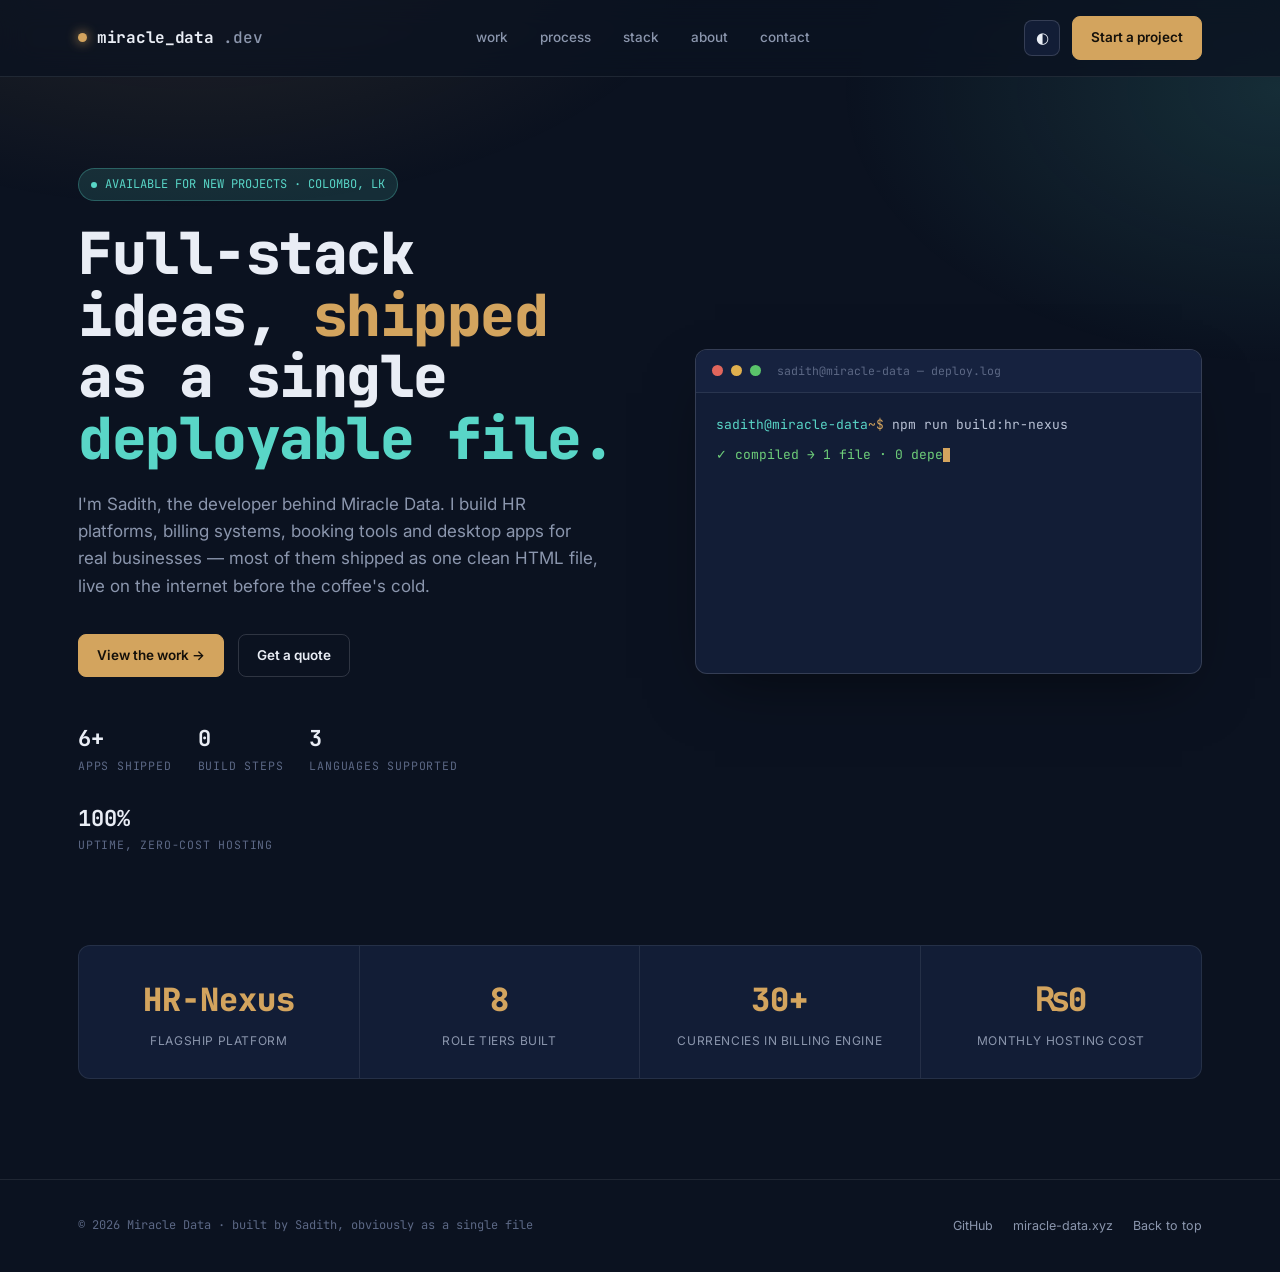
==== commit b1a44113: "Improve hover effects and add circuit overlay Enhanced hover effects for project cards with circuit " ====
--- a/index.html
+++ b/index.html
@@ -172,11 +172,34 @@
 
   .projects-grid{ display:grid; grid-template-columns:repeat(2,1fr); gap:22px; }
   .pcard{
+    position:relative; overflow:hidden;
     background:var(--panel); border:1px solid var(--line); border-radius:12px; padding:26px;
     transition: transform .25s ease, border-color .25s ease, box-shadow .25s ease;
     display:flex; flex-direction:column; gap:14px;
   }
-  .pcard:hover{ transform:translateY(-4px); border-color:var(--line-strong); box-shadow:0 20px 40px -24px rgba(0,0,0,0.5); }
+  .pcard:hover{
+    transform:translateY(-4px); border-color: rgba(89,214,199,0.4);
+    box-shadow:0 20px 40px -24px rgba(0,0,0,0.5), 0 0 0 1px rgba(89,214,199,0.18), 0 0 34px -10px rgba(89,214,199,0.35);
+  }
+  .circuit-overlay{
+    position:absolute; inset:0; width:100%; height:100%;
+    pointer-events:none; opacity:0; transition:opacity .5s ease; z-index:0;
+  }
+  .pcard:hover .circuit-overlay{ opacity:1; }
+  .circuit-overlay .ctrace{
+    fill:none; stroke:var(--teal); stroke-width:1.2; opacity:.35;
+  }
+  .circuit-overlay .cpulse circle{ opacity:0; transition: opacity .3s ease; }
+  .pcard:hover .circuit-overlay .cpulse circle{ opacity:1; }
+  .circuit-overlay .cvia circle{
+    fill:var(--gold); opacity:0; transform-origin:center; transform-box:fill-box;
+    transition: opacity .4s ease;
+  }
+  .pcard:hover .circuit-overlay .cvia circle{ opacity:.7; animation: viaPulse 1.8s ease-in-out infinite; }
+  .pcard:hover .circuit-overlay .cvia circle:nth-child(odd){ animation-delay:.3s; }
+  .pcard:hover .circuit-overlay .cvia circle:nth-child(3n){ animation-delay:.6s; }
+  @keyframes viaPulse{ 0%,100%{ opacity:.5; } 50%{ opacity:1; filter:drop-shadow(0 0 4px var(--gold)); } }
+  .pcard > *:not(.circuit-overlay){ position:relative; z-index:1; }
   .pcard-top{ display:flex; justify-content:space-between; align-items:flex-start; gap:12px; }
   .pcard h3{ font-family:'JetBrains Mono',monospace; font-size:18px; font-weight:700; letter-spacing:-0.3px; }
   .badge{
@@ -309,6 +332,45 @@
 </style>
 </head>
 <body data-theme="dark">
+<svg width="0" height="0" style="position:absolute">
+  <defs>
+    <filter id="glowDot" x="-200%" y="-200%" width="500%" height="500%">
+      <feGaussianBlur stdDeviation="2.2" result="blur"/>
+      <feMerge><feMergeNode in="blur"/><feMergeNode in="SourceGraphic"/></feMerge>
+    </filter>
+    <symbol id="circuitLines" viewBox="0 0 400 260">
+      <path id="p1" class="ctrace" d="M-10,40 H80 L100,60 V130 H250 L270,150 V270"/>
+      <path id="p2" class="ctrace" d="M410,50 H300 L280,70 V160 H150 L130,180 V270"/>
+      <path id="p3" class="ctrace" d="M-10,150 H50 L70,130 V60 H200 L220,40 V-10"/>
+      <path id="p4" class="ctrace" d="M410,205 H330 L310,185 V105 H180"/>
+      <path id="p5" class="ctrace" d="M-10,235 H120 L140,215 V150"/>
+      <g class="cvia">
+        <circle cx="80" cy="40" r="3"/><circle cx="100" cy="60" r="3"/><circle cx="250" cy="130" r="3"/><circle cx="270" cy="150" r="3"/>
+        <circle cx="300" cy="50" r="3"/><circle cx="280" cy="70" r="3"/><circle cx="150" cy="160" r="3"/><circle cx="130" cy="180" r="3"/>
+        <circle cx="50" cy="150" r="3"/><circle cx="70" cy="130" r="3"/><circle cx="200" cy="60" r="3"/><circle cx="220" cy="40" r="3"/>
+        <circle cx="330" cy="205" r="3"/><circle cx="310" cy="185" r="3"/><circle cx="180" cy="105" r="3"/>
+        <circle cx="120" cy="235" r="3"/><circle cx="140" cy="215" r="3"/>
+      </g>
+      <g class="cpulse">
+        <circle r="3.2" fill="var(--teal)" filter="url(#glowDot)">
+          <animateMotion dur="2.6s" repeatCount="indefinite"><mpath href="#p1"/></animateMotion>
+        </circle>
+        <circle r="3.2" fill="var(--gold)" filter="url(#glowDot)">
+          <animateMotion dur="3.1s" repeatCount="indefinite" begin="0.4s"><mpath href="#p2"/></animateMotion>
+        </circle>
+        <circle r="3.2" fill="var(--teal)" filter="url(#glowDot)">
+          <animateMotion dur="2.3s" repeatCount="indefinite" begin="0.8s"><mpath href="#p3"/></animateMotion>
+        </circle>
+        <circle r="3.2" fill="var(--gold)" filter="url(#glowDot)">
+          <animateMotion dur="2.8s" repeatCount="indefinite" begin="1.1s"><mpath href="#p4"/></animateMotion>
+        </circle>
+        <circle r="3.2" fill="var(--teal)" filter="url(#glowDot)">
+          <animateMotion dur="2s" repeatCount="indefinite" begin="0.2s"><mpath href="#p5"/></animateMotion>
+        </circle>
+      </g>
+    </symbol>
+  </defs>
+</svg>
 
 <div class="copy-toast" id="toast">Copied to clipboard</div>
 <button class="back-top" id="backTop" aria-label="Back to top">↑</button>
@@ -409,6 +471,7 @@
       <div class="projects-grid" id="projectsGrid">
 
         <div class="pcard reveal" data-tags="firebase single">
+          <svg class="circuit-overlay" viewBox="0 0 400 260" preserveAspectRatio="none"><use href="#circuitLines"></use></svg>
           <div class="pcard-top">
             <h3>HR Nexus</h3>
             <span class="badge badge-single">single-file</span>
@@ -421,6 +484,7 @@
         </div>
 
         <div class="pcard reveal" data-tags="node">
+          <svg class="circuit-overlay" viewBox="0 0 400 260" preserveAspectRatio="none"><use href="#circuitLines"></use></svg>
           <div class="pcard-top">
             <h3>Nexus Billing System</h3>
             <span class="badge badge-multi">multi-file</span>
@@ -433,6 +497,7 @@
         </div>
 
         <div class="pcard reveal" data-tags="single">
+          <svg class="circuit-overlay" viewBox="0 0 400 260" preserveAspectRatio="none"><use href="#circuitLines"></use></svg>
           <div class="pcard-top">
             <h3>Sri Lanka Tourism SPA</h3>
             <span class="badge badge-single">single-file</span>
@@ -445,6 +510,7 @@
         </div>
 
         <div class="pcard reveal" data-tags="java">
+          <svg class="circuit-overlay" viewBox="0 0 400 260" preserveAspectRatio="none"><use href="#circuitLines"></use></svg>
           <div class="pcard-top">
             <h3>HR Nexus Desktop</h3>
             <span class="badge badge-multi">desktop app</span>
@@ -457,6 +523,7 @@
         </div>
 
         <div class="pcard reveal" data-tags="single">
+          <svg class="circuit-overlay" viewBox="0 0 400 260" preserveAspectRatio="none"><use href="#circuitLines"></use></svg>
           <div class="pcard-top">
             <h3>Yashini & Adhithya — Wedding Site</h3>
             <span class="badge badge-single">single-file</span>
@@ -469,6 +536,7 @@
         </div>
 
         <div class="pcard reveal" data-tags="single">
+          <svg class="circuit-overlay" viewBox="0 0 400 260" preserveAspectRatio="none"><use href="#circuitLines"></use></svg>
           <div class="pcard-top">
             <h3>Miracle Data Portfolio</h3>
             <span class="badge badge-multi">multi-page SPA</span>
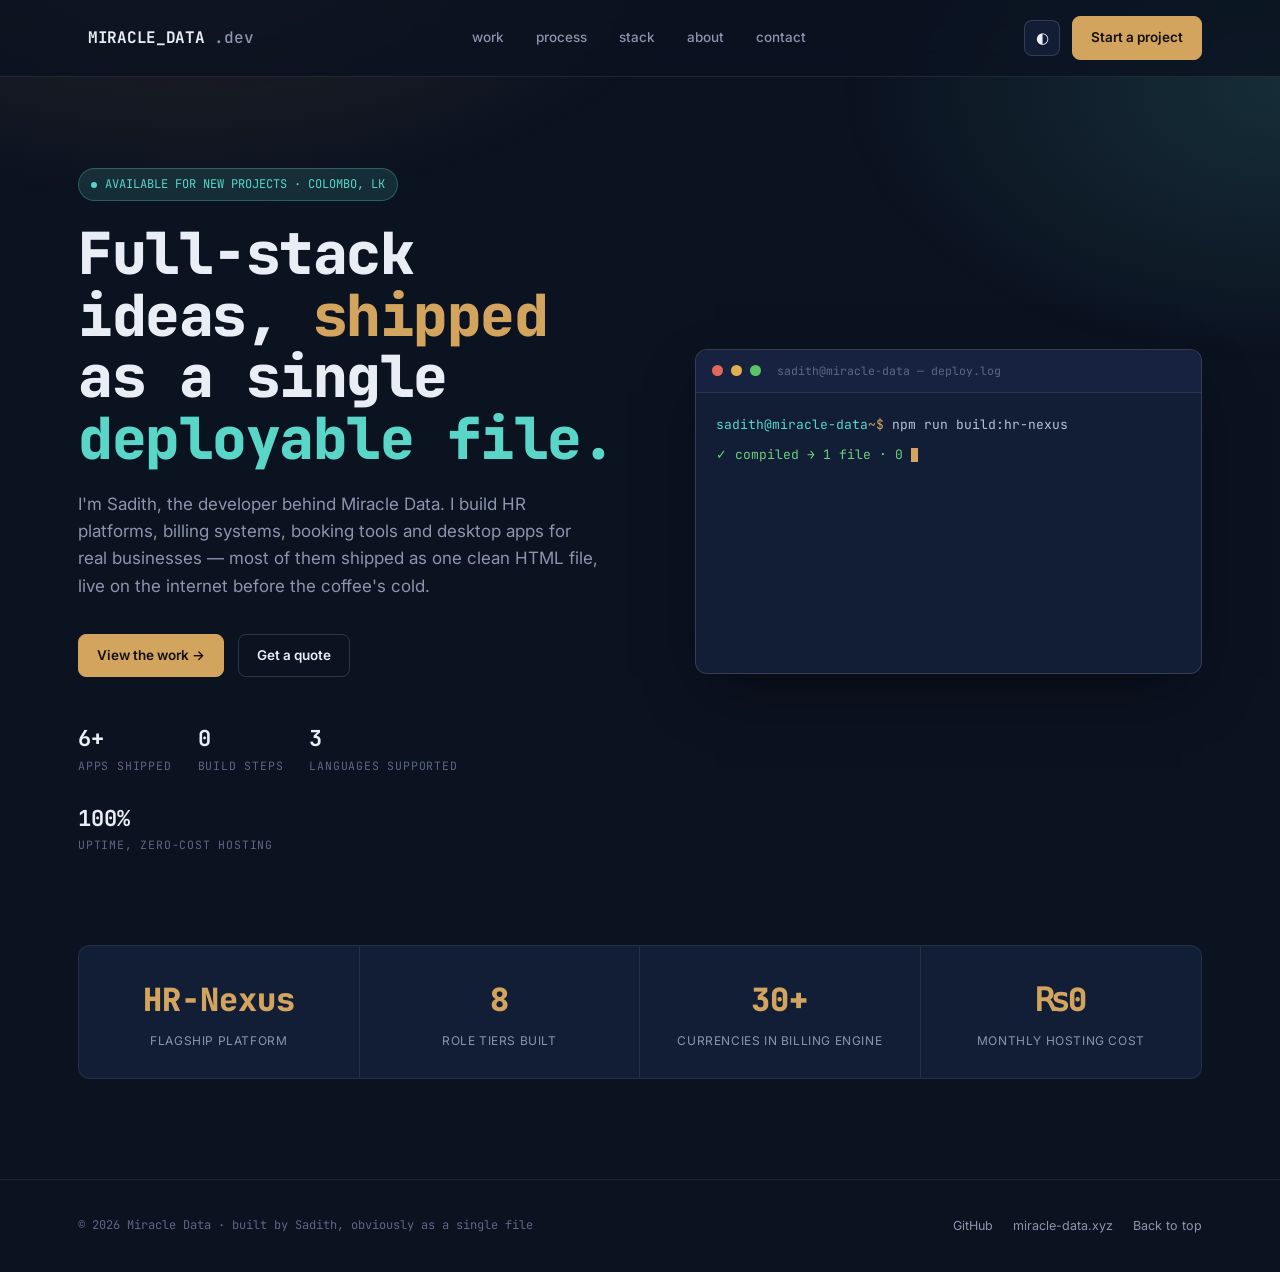
==== commit 9bff2ea2: "Update index.html" ====
--- a/index.html
+++ b/index.html
@@ -3,7 +3,7 @@
 <head>
 <meta charset="UTF-8">
 <meta name="viewport" content="width=device-width, initial-scale=1.0">
-<title>Miracle Data — Sadith · Full-Stack Developer, Colombo</title>
+<title>Miracle Data — Sadith · Full-Stack Developer, Kandy</title>
 <meta name="description" content="Miracle Data — freelance full-stack development by Sadith. Single-file web apps, Firebase-backed platforms, and desktop tools shipped fast, from Colombo, Sri Lanka.">
 <link rel="preconnect" href="https://fonts.googleapis.com">
 <link rel="preconnect" href="https://fonts.gstatic.com" crossorigin>
@@ -377,7 +377,7 @@
 
 <header>
   <div class="navbar">
-    <a href="#" class="brand"><span class="dot"></span>miracle_data<span class="dim">.dev</span></a>
+    <a href="#" class="brand"><span class="star"></span>MIRACLE_DATA<span class="dim">.dev</span></a>
     <nav class="links" id="navLinks">
       <a href="#work" data-nav>work</a>
       <a href="#process" data-nav>process</a>
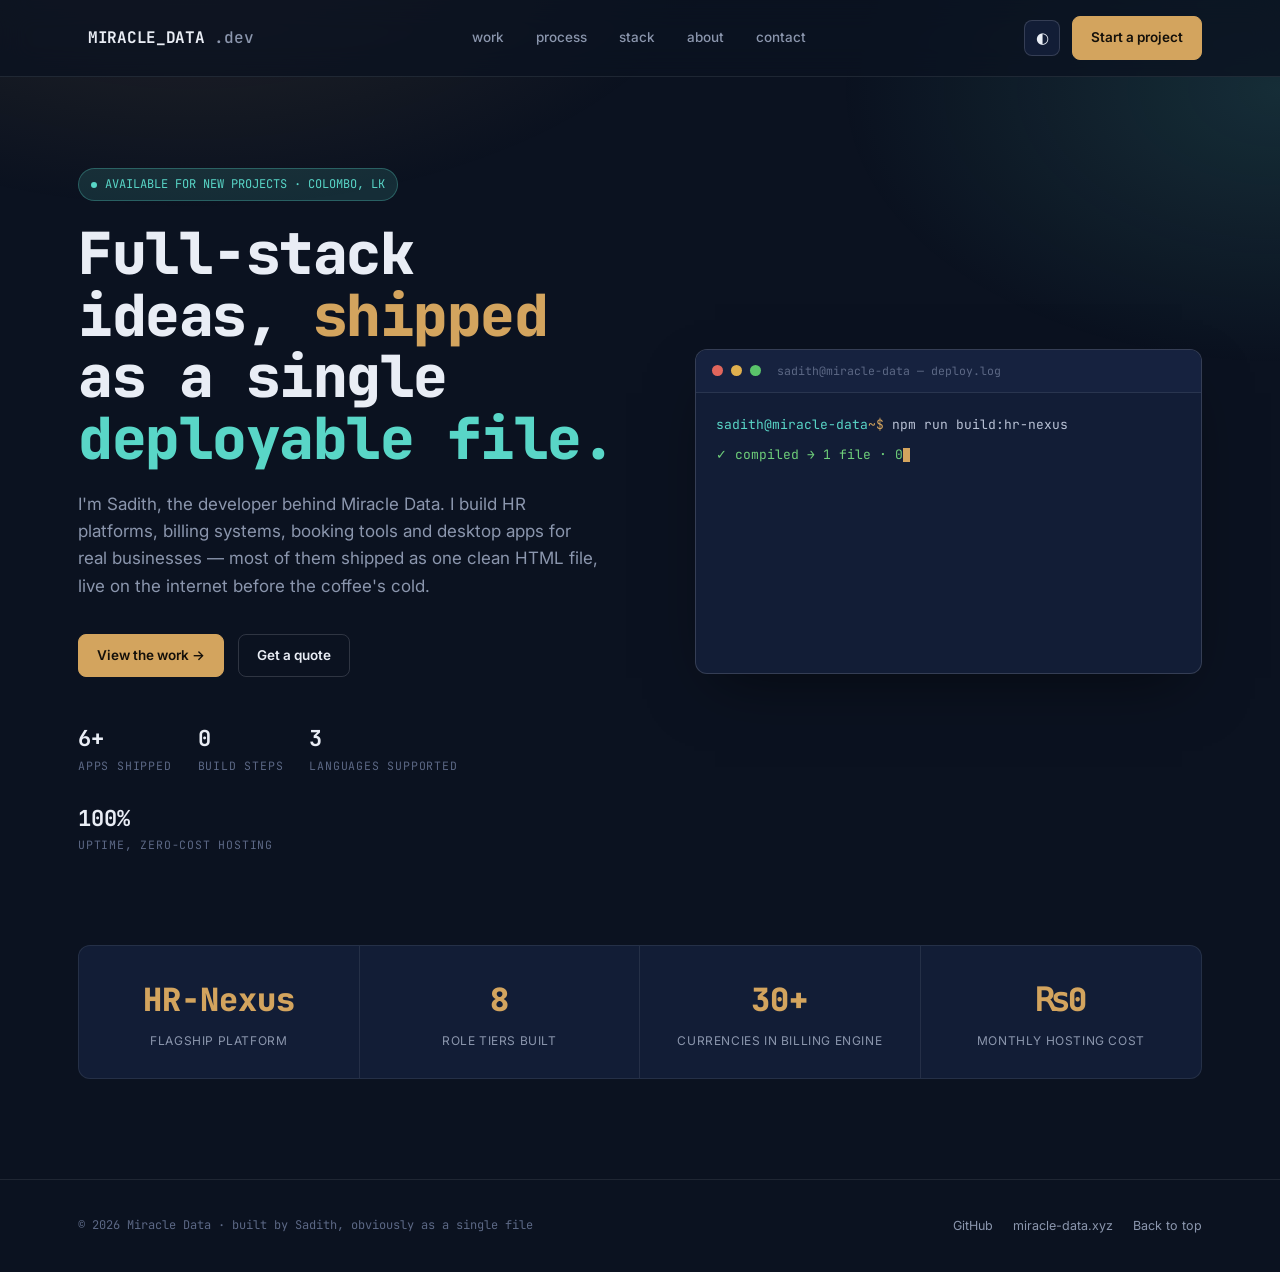
==== commit bf9a3c7b: "Update index.html" ====
--- a/index.html
+++ b/index.html
@@ -4,7 +4,7 @@
 <meta charset="UTF-8">
 <meta name="viewport" content="width=device-width, initial-scale=1.0">
 <title>Miracle Data — Sadith · Full-Stack Developer, Kandy</title>
-<meta name="description" content="Miracle Data — freelance full-stack development by Sadith. Single-file web apps, Firebase-backed platforms, and desktop tools shipped fast, from Colombo, Sri Lanka.">
+<meta name="description" content="Miracle Data — freelance full-stack development by Sadith. Single-file web apps, Firebase-backed platforms, and desktop tools shipped fast, from Kandy, Sri Lanka.">
 <link rel="preconnect" href="https://fonts.googleapis.com">
 <link rel="preconnect" href="https://fonts.gstatic.com" crossorigin>
 <link href="https://fonts.googleapis.com/css2?family=JetBrains+Mono:wght@400;500;600;700;800&family=Inter:wght@400;500;600;700&display=swap" rel="stylesheet">
@@ -377,7 +377,7 @@
 
 <header>
   <div class="navbar">
-    <a href="#" class="brand"><span class="star"></span>MIRACLE_DATA<span class="dim">.dev</span></a>
+    <a href="#" class="brand"><span class="tdot"></span>MIRACLE_DATA<span class="dim">.dev</span></a>
     <nav class="links" id="navLinks">
       <a href="#work" data-nav>work</a>
       <a href="#process" data-nav>process</a>
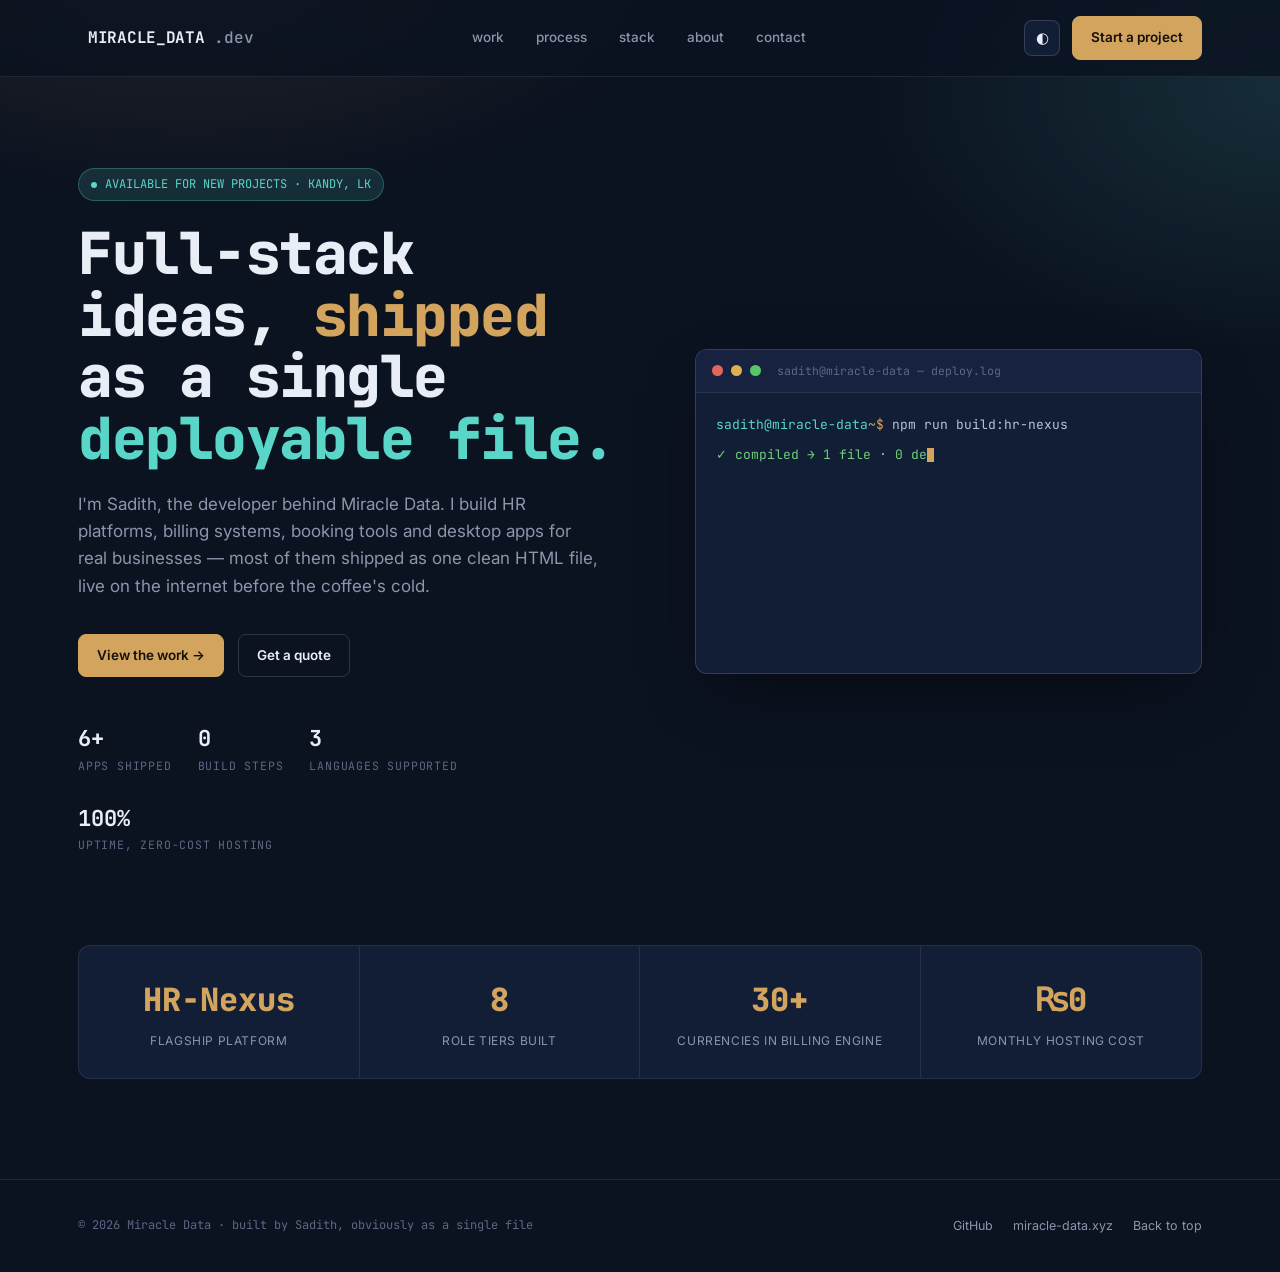
==== commit 22d49c64: "Update location in hero section from Colombo to Kandy" ====
--- a/index.html
+++ b/index.html
@@ -411,7 +411,7 @@
   <section class="hero">
     <div class="wrap hero-grid">
       <div>
-        <div class="eyebrow"><span class="pulse"></span>AVAILABLE FOR NEW PROJECTS · COLOMBO, LK</div>
+        <div class="eyebrow"><span class="pulse"></span>AVAILABLE FOR NEW PROJECTS · KANDY, LK</div>
         <h1>Full-stack ideas, <span class="accent">shipped</span> as a single <span class="accent2">deployable file.</span></h1>
         <p class="hero-sub">I'm Sadith, the developer behind Miracle Data. I build HR platforms, billing systems, booking tools and desktop apps for real businesses — most of them shipped as one clean HTML file, live on the internet before the coffee's cold.</p>
         <div class="hero-cta">
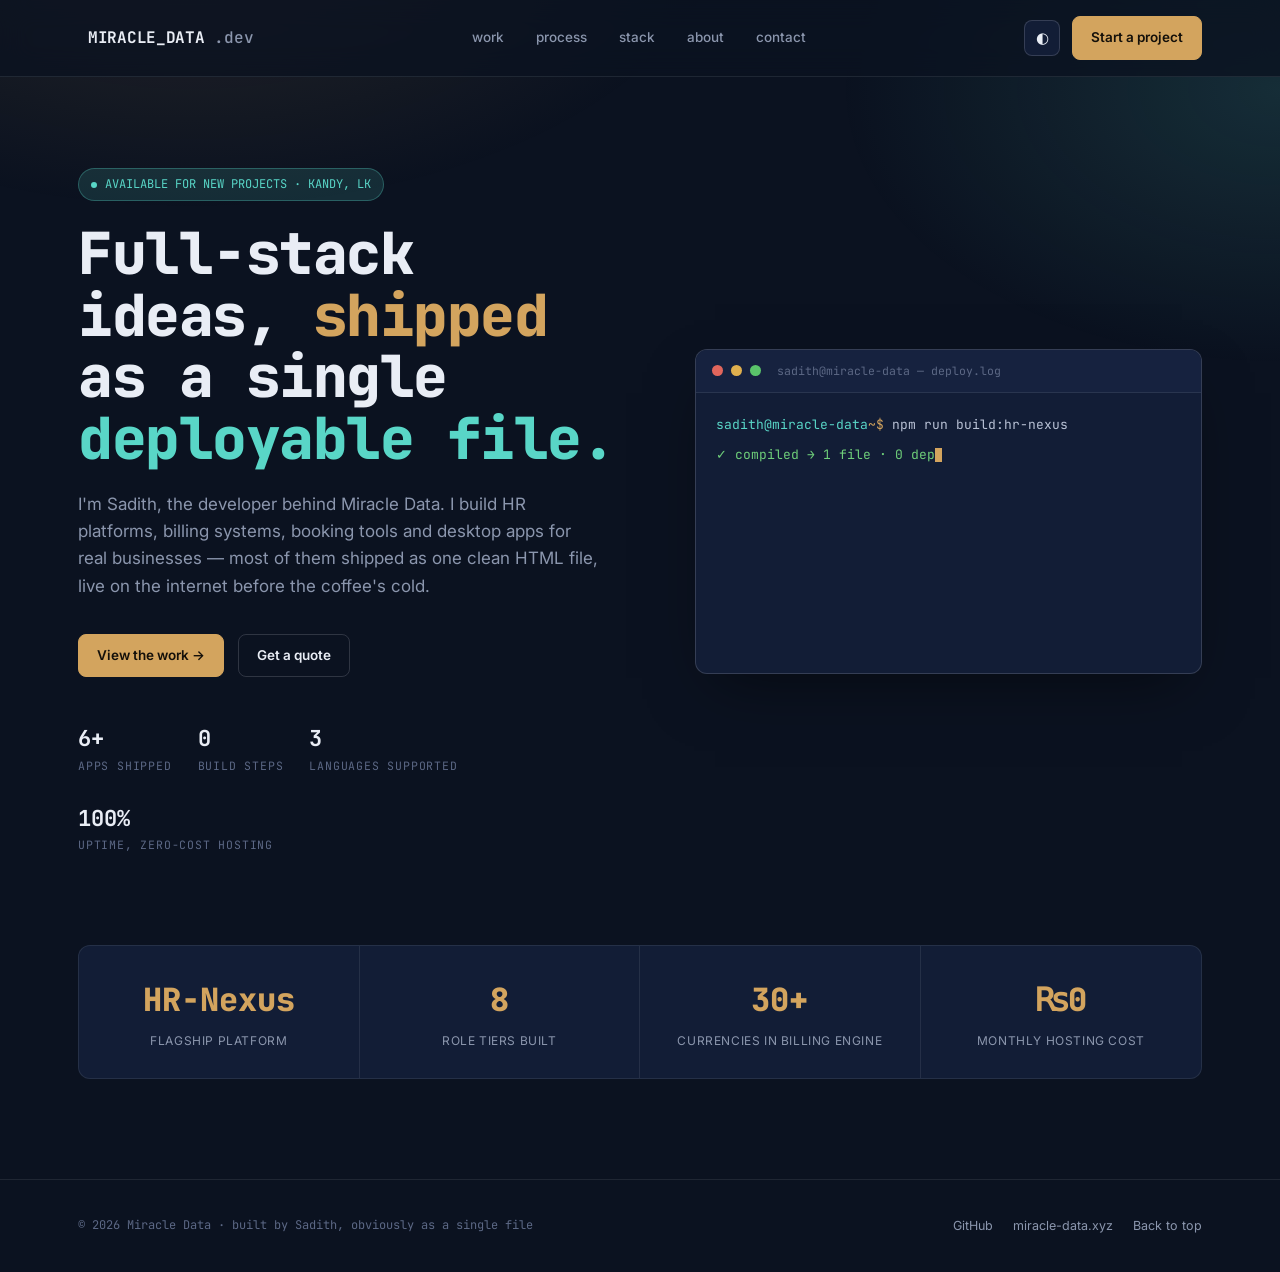
==== commit ac7c8b67: "Update index.html" ====
--- a/index.html
+++ b/index.html
@@ -640,8 +640,8 @@
     <div class="wrap about-grid">
       <div class="about-card reveal">
         <div class="tag-lg">// developer.json</div>
-        <div class="initials">SD</div>
-        <div class="loc">📍 Colombo, Sri Lanka</div>
+        <div class="initials">Sadith Gunasekara</div>
+        <div class="loc">📍 Kandy, Sri Lanka</div>
       </div>
       <div class="about-text reveal">
         <div class="sec-num">// 04 — ABOUT</div>
